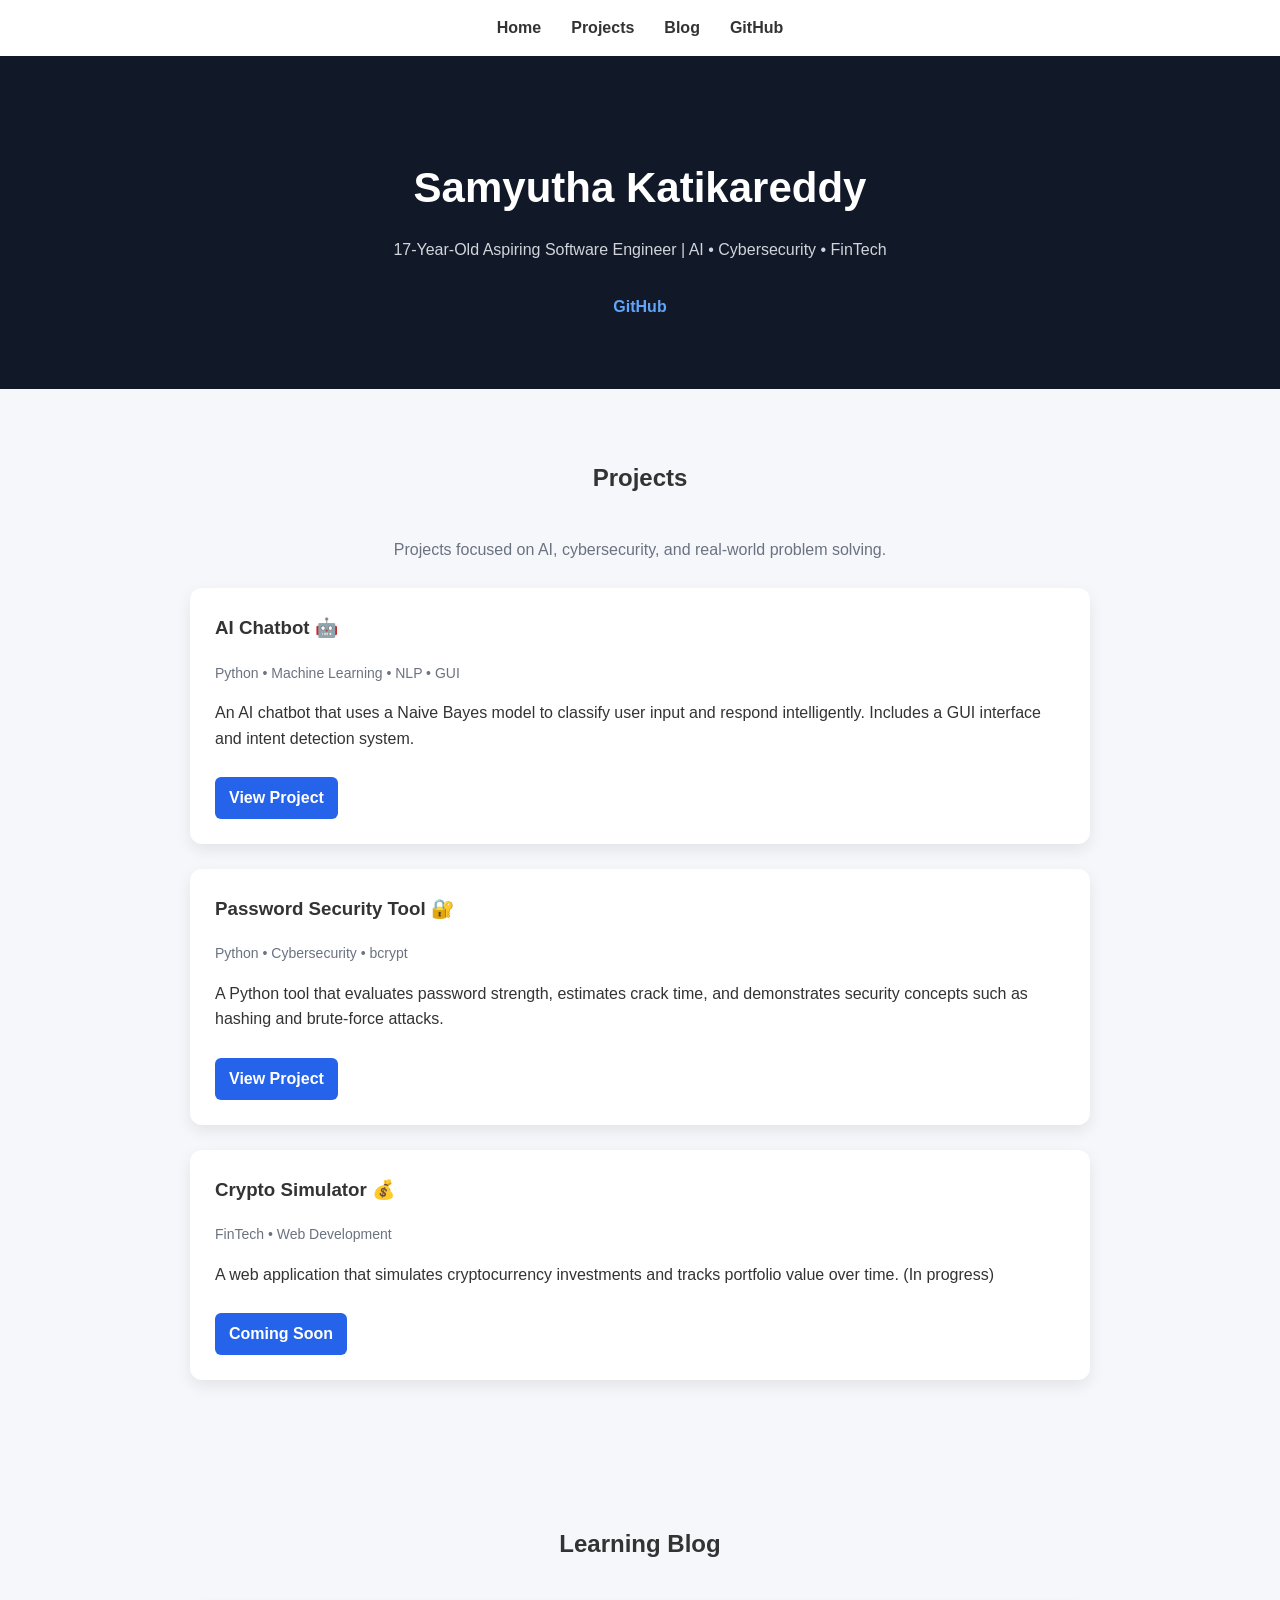
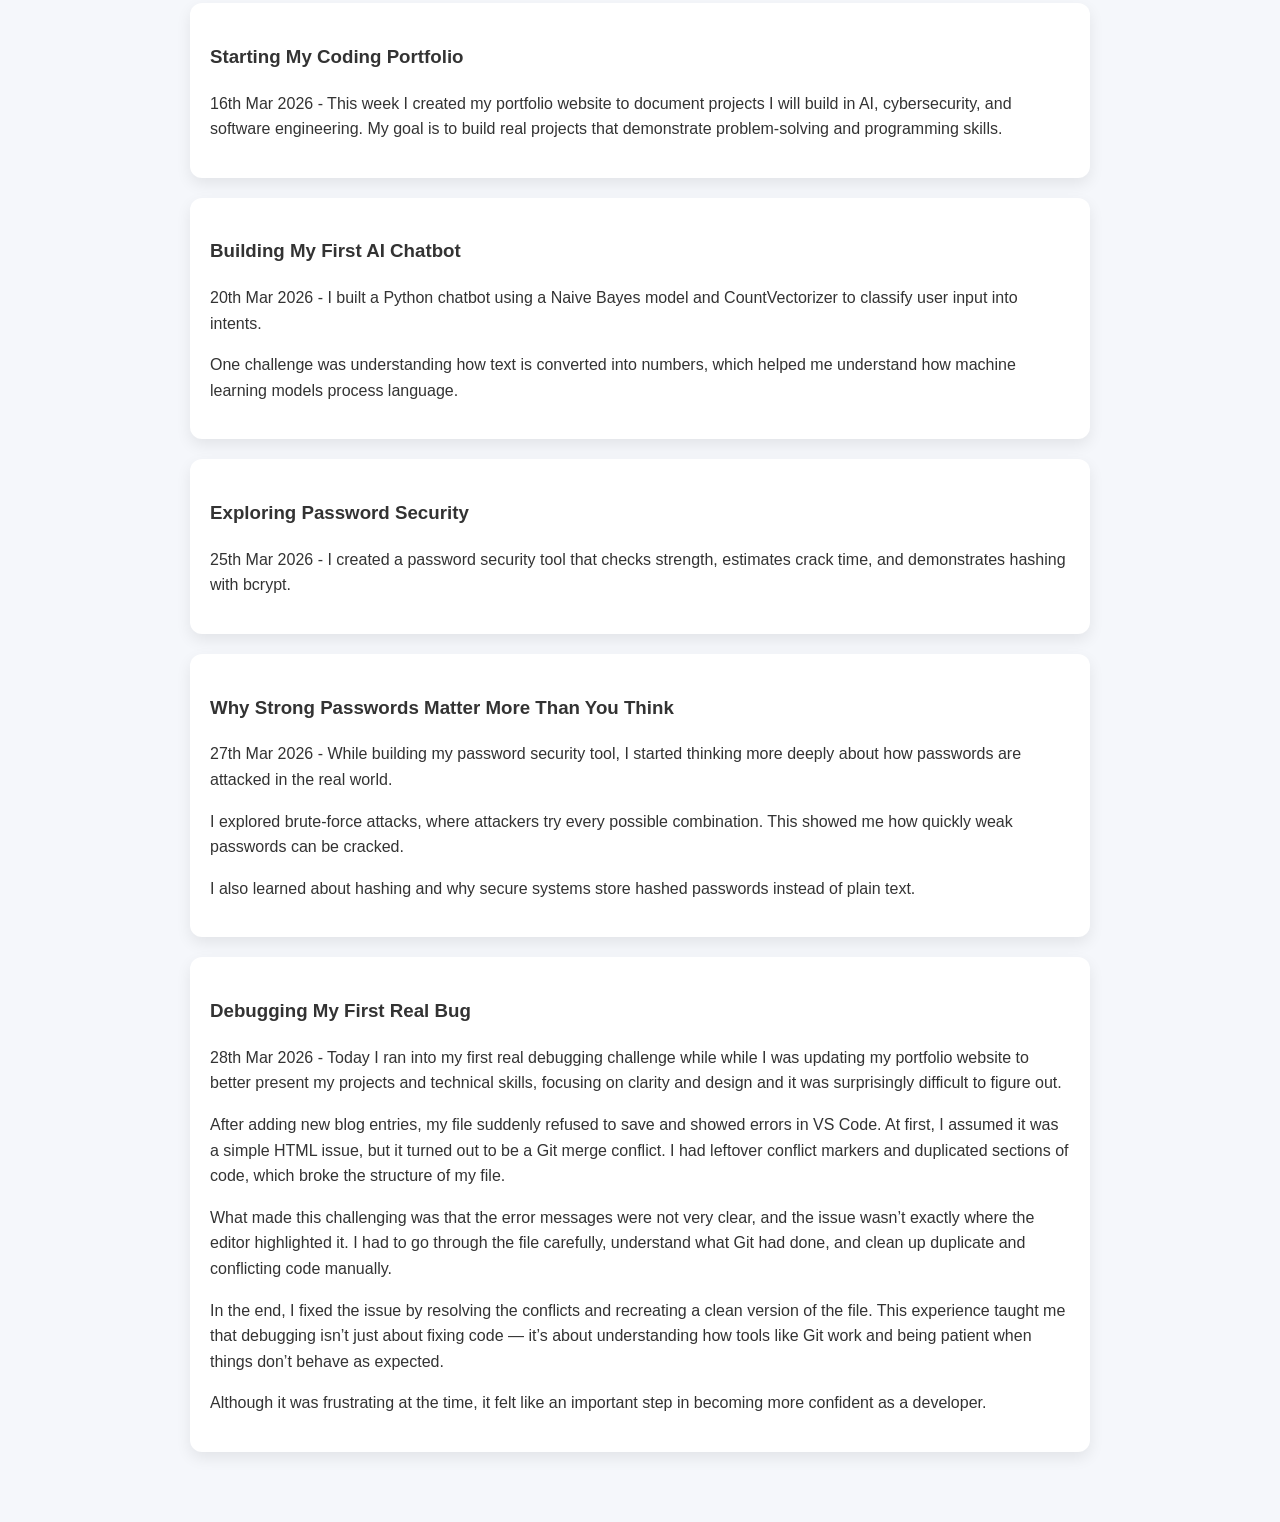
==== index.html @ f59d0a2e "Add blog post about debugging and merge conflicts" ====
<!DOCTYPE html>
<html lang="en">
<head>
  <meta charset="UTF-8">
  <title>Samyutha Katikareddy Portfolio</title>
  <link rel="stylesheet" href="style.css">
</head>
<body>

<nav>
  <a href="#">Home</a>
  <a href="#projects">Projects</a>
  <a href="#blog">Blog</a>
  <a href="https://github.com/samyuthak-projects">GitHub</a>
</nav>

<header>
  <h1>Samyutha Katikareddy</h1>
  <p>17-Year-Old Aspiring Software Engineer | AI • Cybersecurity • FinTech</p>
  <a href="https://github.com/samyuthak-projects">GitHub</a>
</header>

<section id="projects">
  <h2>Projects</h2>

  <p class="section-intro">
    Projects focused on AI, cybersecurity, and real-world problem solving.
  </p>

  <!-- AI Chatbot -->
  <div class="project">
    <h3>AI Chatbot 🤖</h3>

    <p class="tags">Python • Machine Learning • NLP • GUI</p>

    <p>
      An AI chatbot that uses a Naive Bayes model to classify user input and
      respond intelligently. Includes a GUI interface and intent detection system.
    </p>

    <a href="https://github.com/samyuthak-projects/ai-chatbot">
      View Project
    </a>
  </div>

  <!-- Password Security Tool -->
  <div class="project">
    <h3>Password Security Tool 🔐</h3>

    <p class="tags">Python • Cybersecurity • bcrypt</p>

    <p>
      A Python tool that evaluates password strength, estimates crack time,
      and demonstrates security concepts such as hashing and brute-force attacks.
    </p>

    <a href="https://github.com/samyuthak-projects/password-security-tool">
      View Project
    </a>
  </div>

  <!-- Crypto Simulator (Coming Soon or Update Later) -->
  <div class="project">
    <h3>Crypto Simulator 💰</h3>

    <p class="tags">FinTech • Web Development</p>

    <p>
      A web application that simulates cryptocurrency investments and tracks portfolio value over time.
      (In progress)
    </p>

    <a href="#">Coming Soon</a>
  </div>

</section>

<section id="blog">
  <h2>Learning Blog</h2>

  <article>
    <h3>Starting My Coding Portfolio</h3>
    <p>
      16th Mar 2026 - This week I created my portfolio website to document projects I will build in AI, cybersecurity, and software engineering. My goal is to build real projects that demonstrate problem-solving and programming skills.
    </p>
  </article>

  <article>
    <h3>Building My First AI Chatbot</h3>
    <p>
      20th Mar 2026 - I built a Python chatbot using a Naive Bayes model and CountVectorizer to classify user input into intents.
    </p>
    <p>
      One challenge was understanding how text is converted into numbers, which helped me understand how machine learning models process language.
    </p>
  </article>

  <article>
    <h3>Exploring Password Security</h3>
    <p>
      25th Mar 2026 - I created a password security tool that checks strength, estimates crack time, and demonstrates hashing with bcrypt.
    </p>
  </article>

  <article>
    <h3>Why Strong Passwords Matter More Than You Think</h3>
    <p>
      27th Mar 2026 - While building my password security tool, I started thinking more deeply about how passwords are attacked in the real world.
    </p>
    <p>
      I explored brute-force attacks, where attackers try every possible combination. This showed me how quickly weak passwords can be cracked.
    </p>
    <p>
      I also learned about hashing and why secure systems store hashed passwords instead of plain text.
    </p>
  </article>

  <article>
    <h3>Debugging My First Real Bug</h3>
    <p>
      28th Mar 2026 - Today I ran into my first real debugging challenge while while I was updating my portfolio website to better present my projects and technical skills, focusing on clarity and design and it was surprisingly difficult to figure out.
    </p>
    <p>
      After adding new blog entries, my file suddenly refused to save and showed errors in VS Code. At first, I assumed it was a simple HTML issue, but it turned out to be a Git merge conflict. I had leftover conflict markers and duplicated sections of code, which broke the structure of my file.
    </p>
    <p>
      What made this challenging was that the error messages were not very clear, and the issue wasn’t exactly where the editor highlighted it. I had to go through the file carefully, understand what Git had done, and clean up duplicate and conflicting code manually.
    </p>
    <p>
      In the end, I fixed the issue by resolving the conflicts and recreating a clean version of the file. This experience taught me that debugging isn’t just about fixing code — it’s about understanding how tools like Git work and being patient when things don’t behave as expected.
    </p>
    <p>
      Although it was frustrating at the time, it felt like an important step in becoming more confident as a developer.
    </p>
  </article>

</section>

</body>
</html>
---- style.css ----
body {
  margin: 0;
  font-family: Arial, Helvetica, sans-serif;
  background: #f5f7fb;
  color: #333;
  line-height: 1.6;
}

/* NAV */

nav {
  background: white;
  padding: 15px;
  display: flex;
  justify-content: center;
  gap: 30px;
  box-shadow: 0 2px 8px rgba(0,0,0,0.05);
}

nav a {
  text-decoration: none;
  color: #333;
  font-weight: 600;
}

nav a:hover {
  color: #2563eb;
}

/* HEADER */

header {
  background: #111827;
  color: white;
  text-align: center;
  padding: 70px 20px;
}

header h1 {
  font-size: 42px;
  margin-bottom: 10px;
}

header p {
  color: #d1d5db;
}

header a {
  display: inline-block;
  margin-top: 15px;
  color: #60a5fa;
  text-decoration: none;
  font-weight: bold;
}

header a:hover {
  text-decoration: underline;
}

/* SECTIONS */

section {
  max-width: 900px;
  margin: auto;
  padding: 50px 20px;
}

h2 {
  text-align: center;
  margin-bottom: 40px;
}

.section-intro {
  text-align: center;
  color: #6b7280;
  margin-bottom: 25px;
}

/* PROJECT CARDS */

.project {
  background: white;
  padding: 25px;
  margin-bottom: 25px;
  border-radius: 12px;
  box-shadow: 0 6px 15px rgba(0,0,0,0.08);
  transition: transform 0.2s ease;
}

.project:hover {
  transform: translateY(-5px);
}

.project h3 {
  margin-top: 0;
}

.tags {
  font-size: 14px;
  color: #6b7280;
  margin-bottom: 10px;
}

.project a {
  display: inline-block;
  margin-top: 10px;
  color: white;
  background: #2563eb;
  padding: 8px 14px;
  border-radius: 6px;
  text-decoration: none;
  font-weight: bold;
  transition: background 0.2s ease;
}

.project a:hover {
  background: #1e40af;
}

/* BLOG */

article {
  background: white;
  padding: 20px;
  border-radius: 12px;
  box-shadow: 0 6px 15px rgba(0,0,0,0.08);
  margin-bottom: 20px;
}

/* SMOOTH SCROLL */

html {
  scroll-behavior: smooth;
}
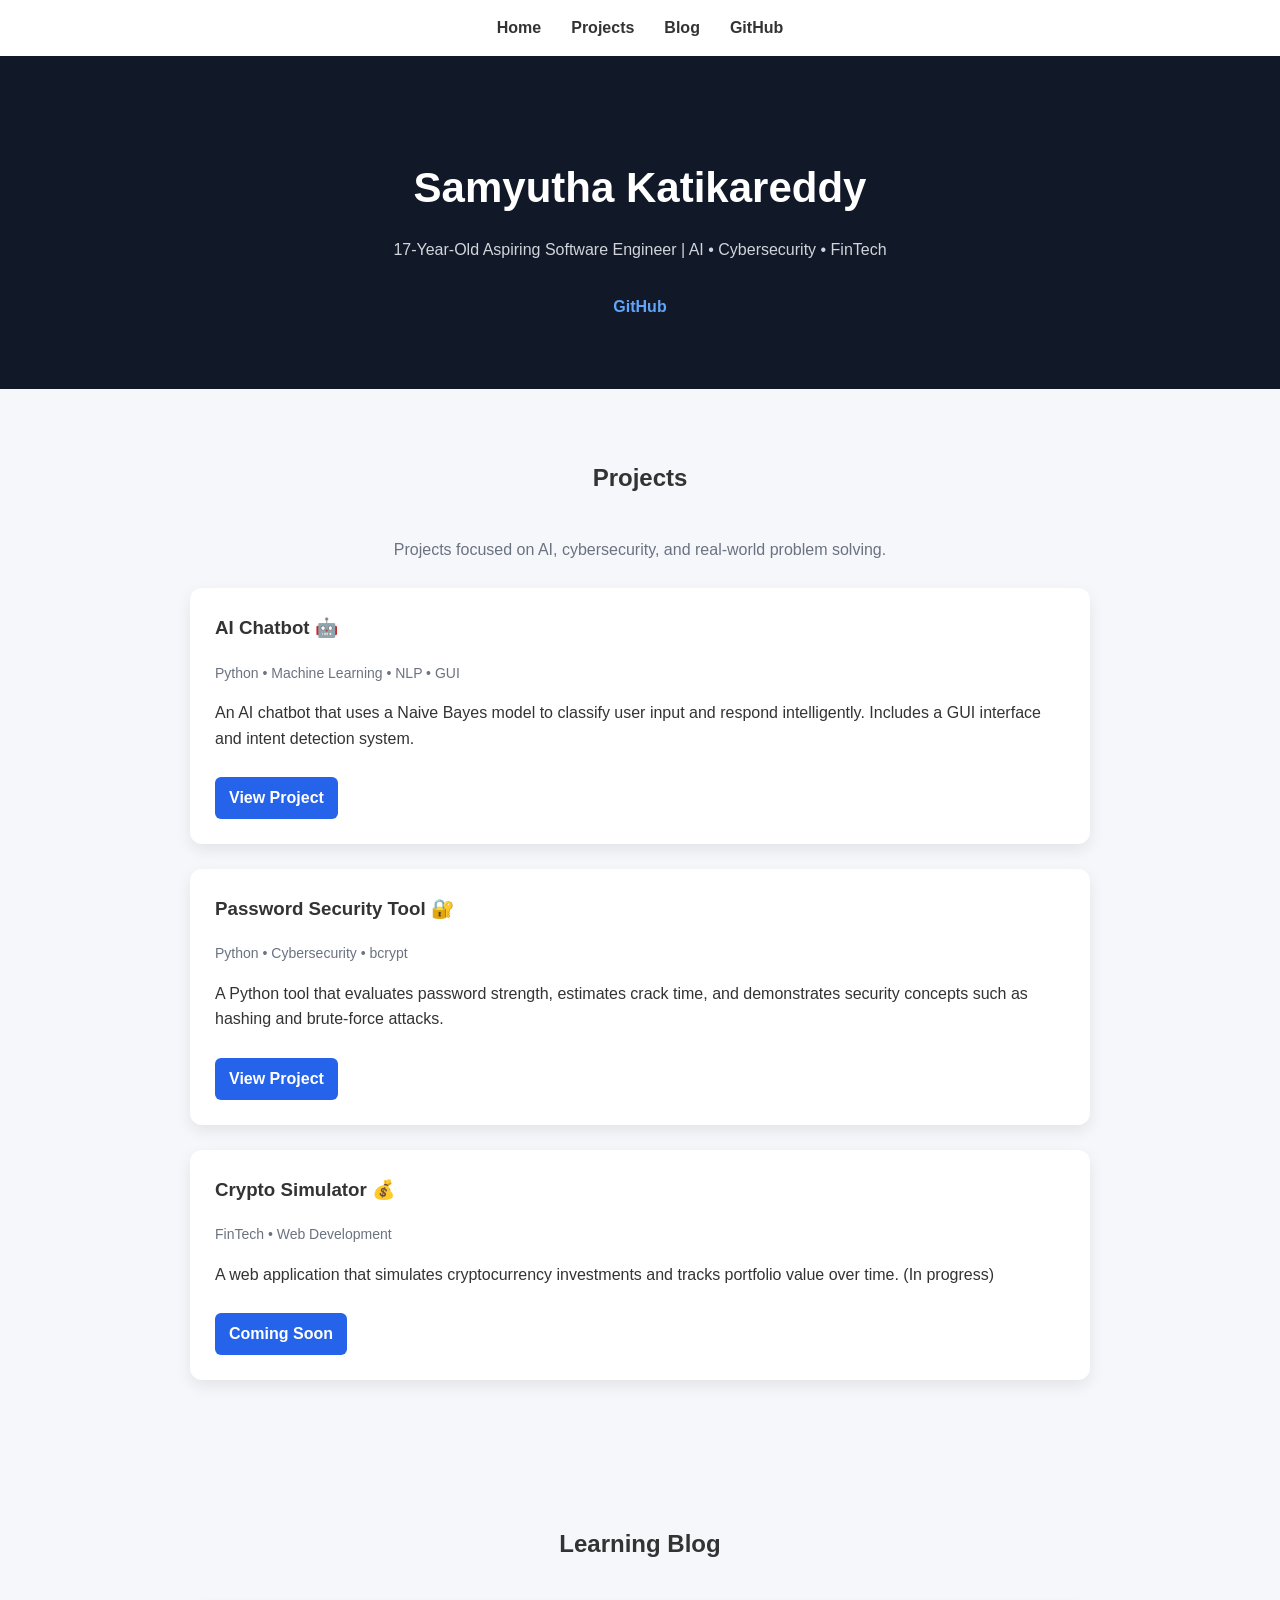
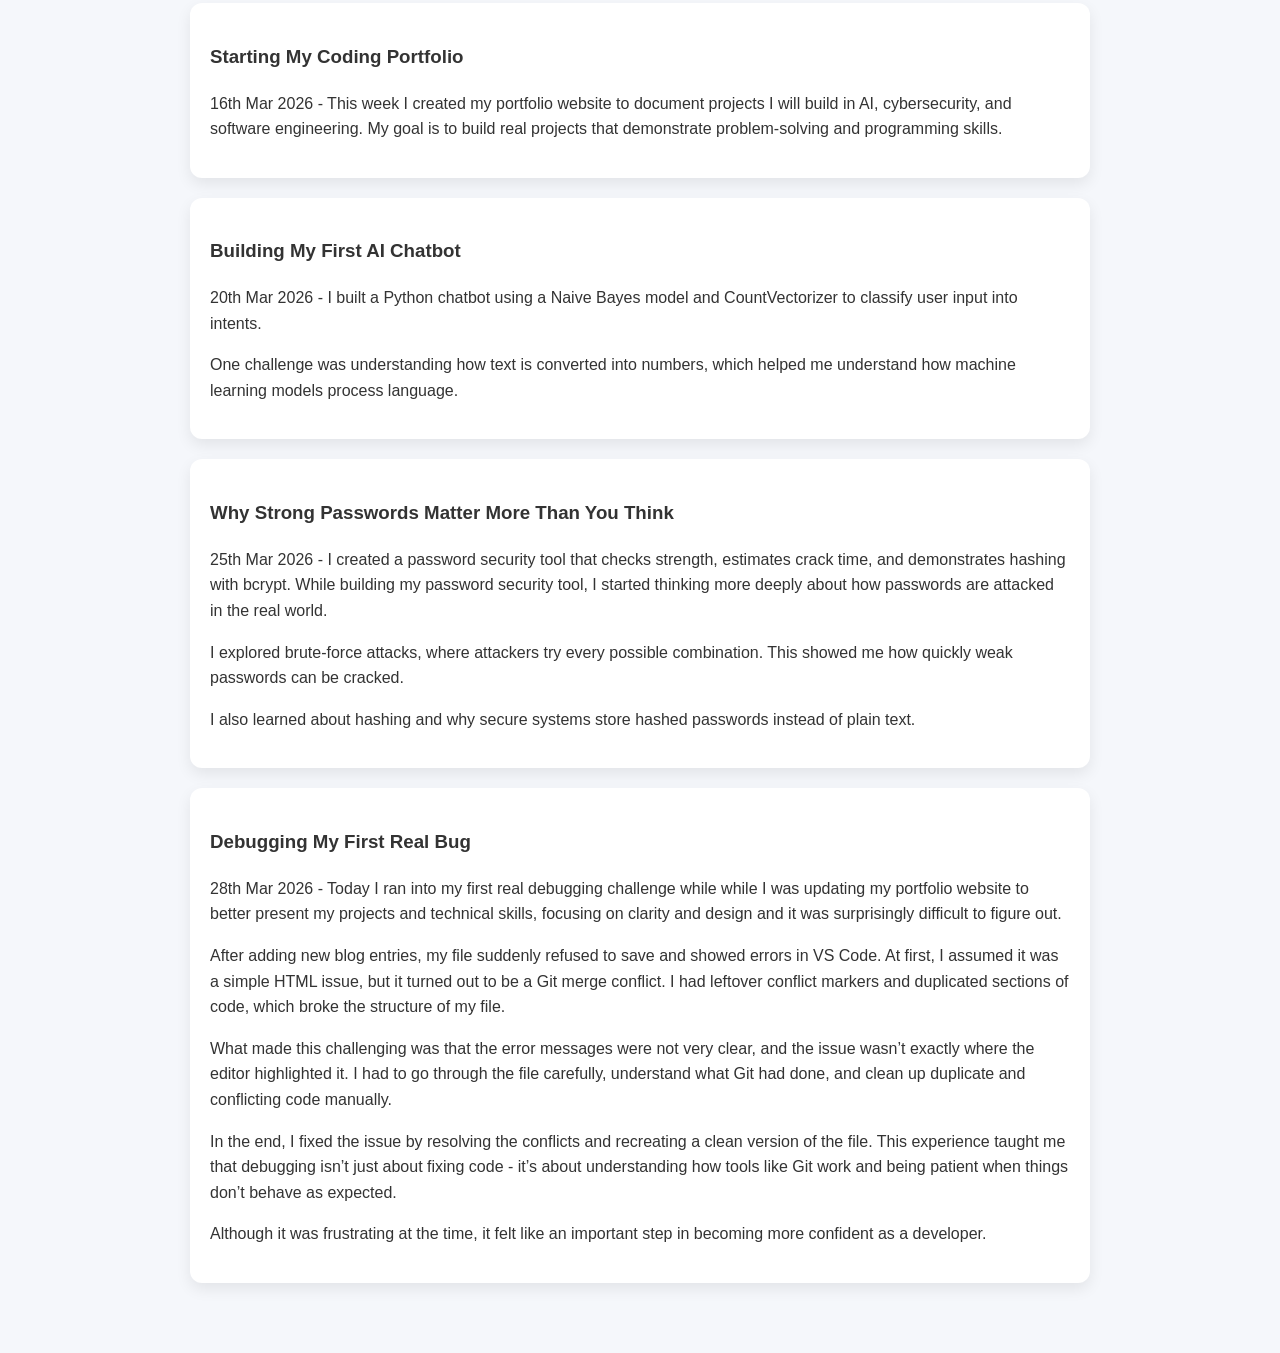
==== commit b17ee026: "Combine blog posts about cybersecurity tool" ====
--- a/index.html
+++ b/index.html
@@ -95,17 +95,12 @@
     </p>
   </article>
 
-  <article>
-    <h3>Exploring Password Security</h3>
-    <p>
-      25th Mar 2026 - I created a password security tool that checks strength, estimates crack time, and demonstrates hashing with bcrypt.
-    </p>
-  </article>
+
 
   <article>
     <h3>Why Strong Passwords Matter More Than You Think</h3>
     <p>
-      27th Mar 2026 - While building my password security tool, I started thinking more deeply about how passwords are attacked in the real world.
+      25th Mar 2026 - I created a password security tool that checks strength, estimates crack time, and demonstrates hashing with bcrypt. While building my password security tool, I started thinking more deeply about how passwords are attacked in the real world.
     </p>
     <p>
       I explored brute-force attacks, where attackers try every possible combination. This showed me how quickly weak passwords can be cracked.
@@ -127,7 +122,7 @@
       What made this challenging was that the error messages were not very clear, and the issue wasn’t exactly where the editor highlighted it. I had to go through the file carefully, understand what Git had done, and clean up duplicate and conflicting code manually.
     </p>
     <p>
-      In the end, I fixed the issue by resolving the conflicts and recreating a clean version of the file. This experience taught me that debugging isn’t just about fixing code — it’s about understanding how tools like Git work and being patient when things don’t behave as expected.
+      In the end, I fixed the issue by resolving the conflicts and recreating a clean version of the file. This experience taught me that debugging isn’t just about fixing code - it’s about understanding how tools like Git work and being patient when things don’t behave as expected.
     </p>
     <p>
       Although it was frustrating at the time, it felt like an important step in becoming more confident as a developer.
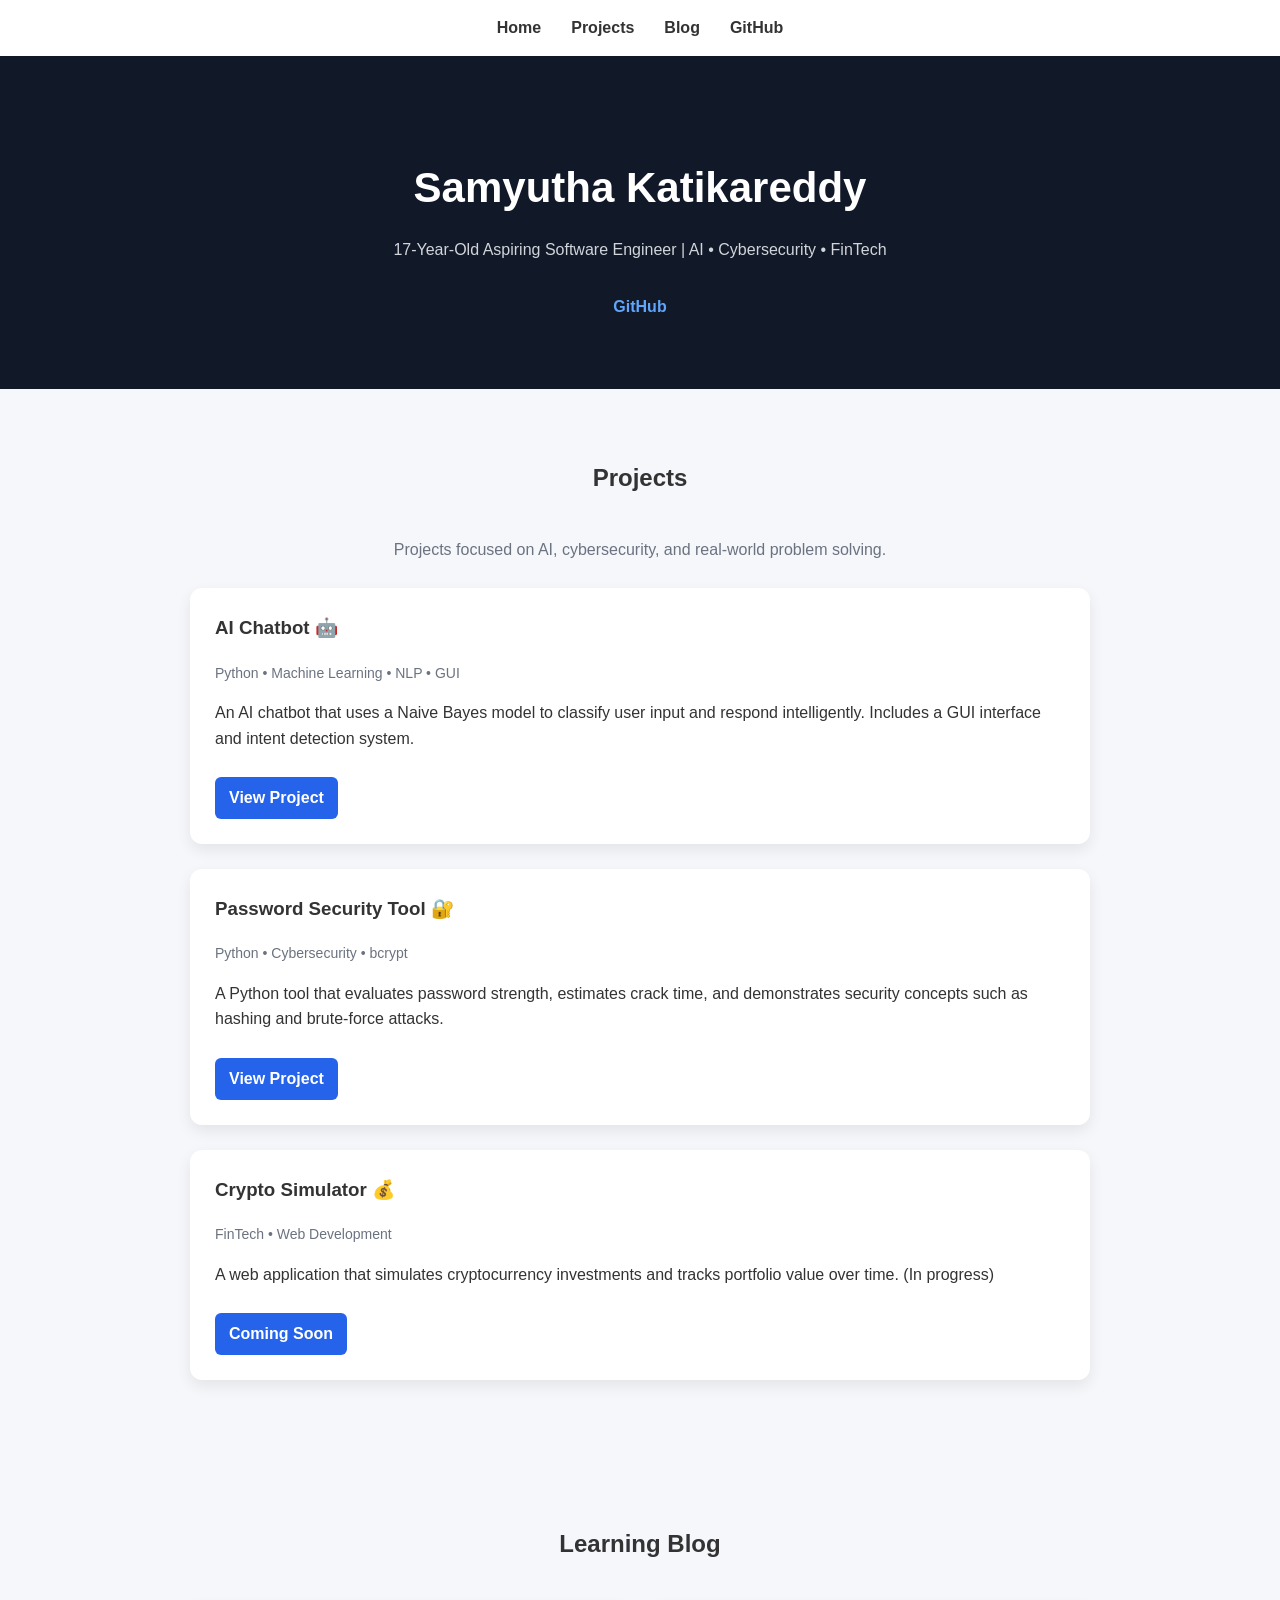
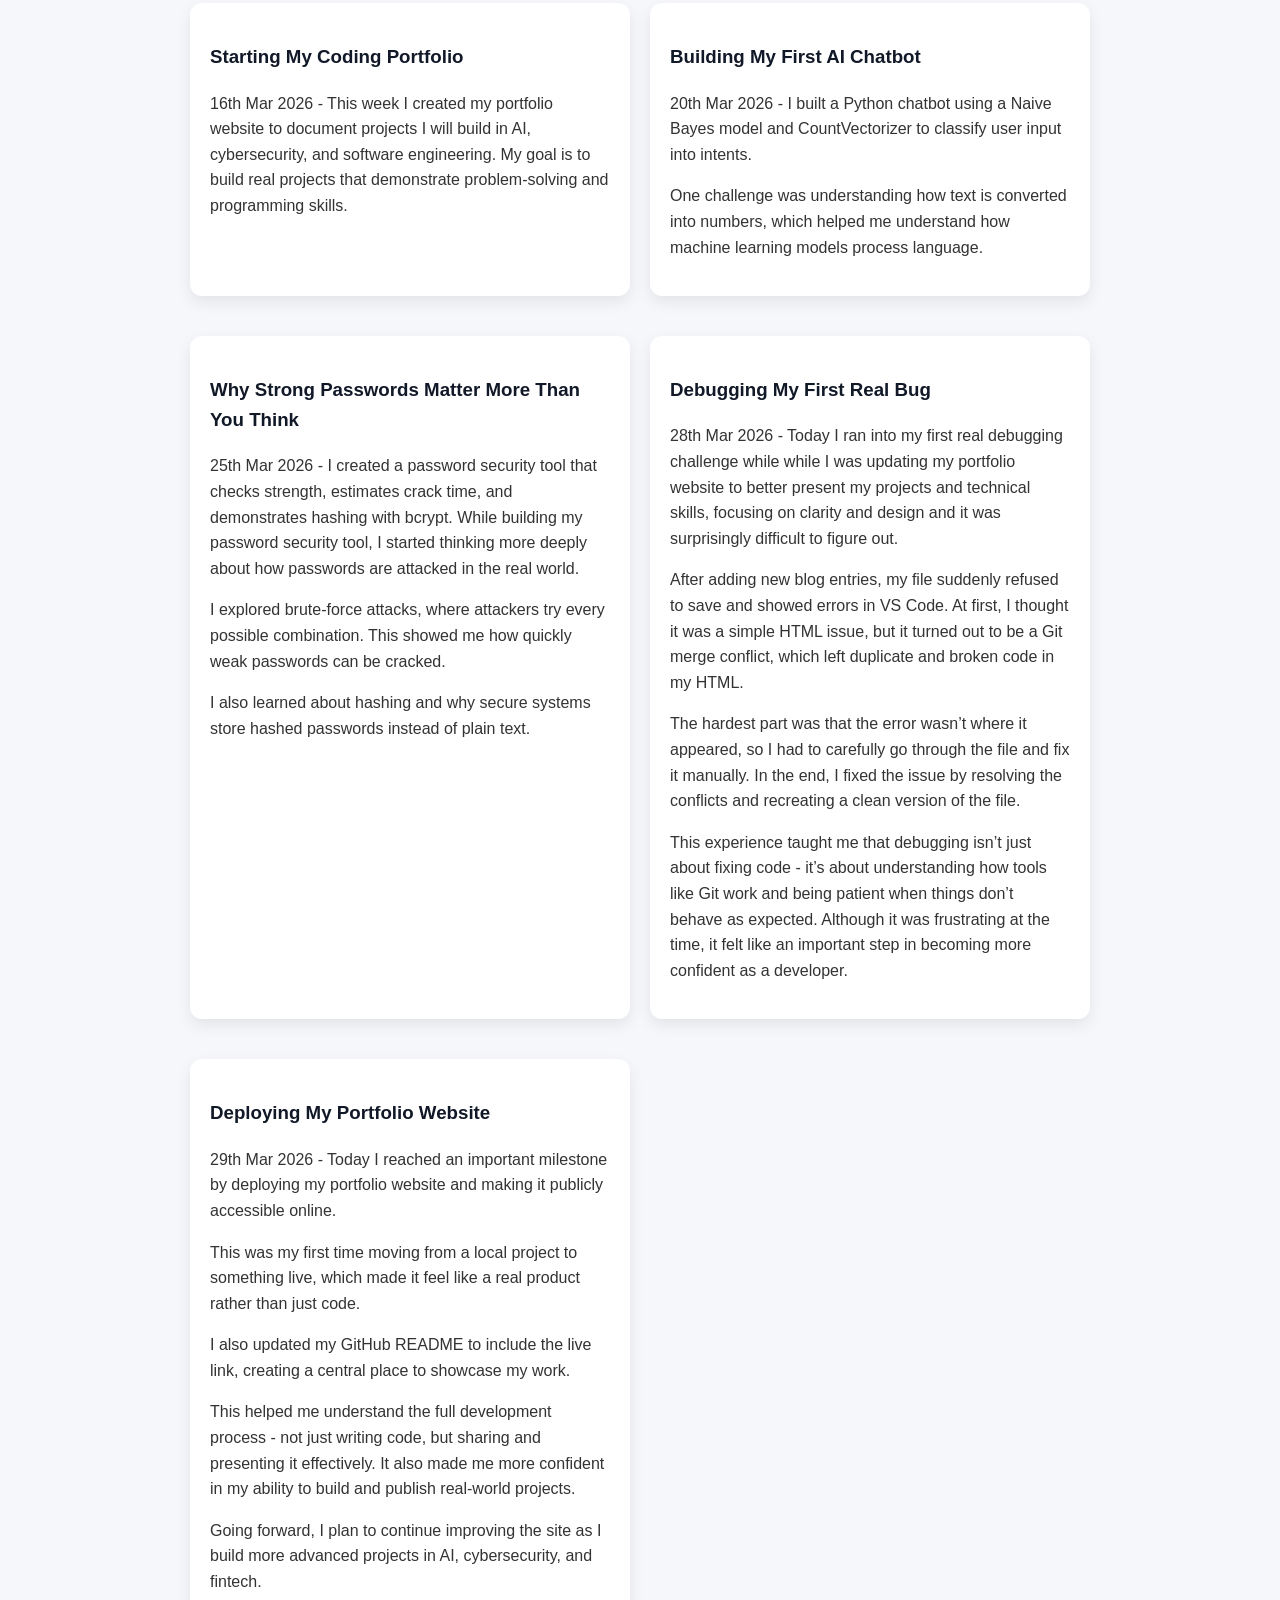
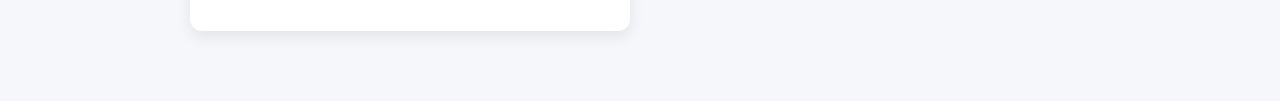
==== commit e0c441b3: "Add blog post about deploying portfolio website and shorten entry for clarity" ====
--- a/index.html
+++ b/index.html
@@ -78,6 +78,7 @@
 <section id="blog">
   <h2>Learning Blog</h2>
 
+  <div class="blog-container"> 
   <article>
     <h3>Starting My Coding Portfolio</h3>
     <p>
@@ -116,19 +117,36 @@
       28th Mar 2026 - Today I ran into my first real debugging challenge while while I was updating my portfolio website to better present my projects and technical skills, focusing on clarity and design and it was surprisingly difficult to figure out.
     </p>
     <p>
-      After adding new blog entries, my file suddenly refused to save and showed errors in VS Code. At first, I assumed it was a simple HTML issue, but it turned out to be a Git merge conflict. I had leftover conflict markers and duplicated sections of code, which broke the structure of my file.
+      After adding new blog entries, my file suddenly refused to save and showed errors in VS Code. At first, I thought it was a simple HTML issue, but it turned out to be a Git merge conflict, which left duplicate and broken code in my HTML.
     </p>
     <p>
-      What made this challenging was that the error messages were not very clear, and the issue wasn’t exactly where the editor highlighted it. I had to go through the file carefully, understand what Git had done, and clean up duplicate and conflicting code manually.
+      The hardest part was that the error wasn’t where it appeared, so I had to carefully go through the file and fix it manually. In the end, I fixed the issue by resolving the conflicts and recreating a clean version of the file.
     </p>
     <p>
-      In the end, I fixed the issue by resolving the conflicts and recreating a clean version of the file. This experience taught me that debugging isn’t just about fixing code - it’s about understanding how tools like Git work and being patient when things don’t behave as expected.
-    </p>
-    <p>
-      Although it was frustrating at the time, it felt like an important step in becoming more confident as a developer.
+      This experience taught me that debugging isn’t just about fixing code - it’s about understanding how tools like Git work and being patient when things don’t behave as expected. Although it was frustrating at the time, it felt like an important step in becoming more confident as a developer.
     </p>
   </article>
 
+  <article>
+    <h3>Deploying My Portfolio Website</h3>
+    <p>
+      29th Mar 2026 - Today I reached an important milestone by deploying my portfolio website and making it publicly accessible online.
+    </p>
+    <p>
+      This was my first time moving from a local project to something live, which made it feel like a real product rather than just code.
+    </p>
+    <p>
+      I also updated my GitHub README to include the live link, creating a central place to showcase my work.
+    </p>
+    <p>
+      This helped me understand the full development process - not just writing code, but sharing and presenting it effectively. It also made me more confident in my ability to build and publish real-world projects.
+    </p>
+    <p>
+      Going forward, I plan to continue improving the site as I build more advanced projects in AI, cybersecurity, and fintech.
+    </p>
+  </article>
+
+  </div>
 </section>
 
 </body>
--- a/style.css
+++ b/style.css
@@ -119,12 +119,27 @@
 
 /* BLOG */
 
+.blog-container {
+  display: grid;
+  grid-template-columns: repeat(auto-fit, minmax(300px, 1fr));
+  gap: 20px;
+}
+
 article {
   background: white;
   padding: 20px;
   border-radius: 12px;
   box-shadow: 0 6px 15px rgba(0,0,0,0.08);
   margin-bottom: 20px;
+  transition: transform 0.2s ease;
+}
+
+article:hover {
+  transform: translateY(-5px);
+}
+
+article h3 {
+  color: #111827;
 }
 
 /* SMOOTH SCROLL */
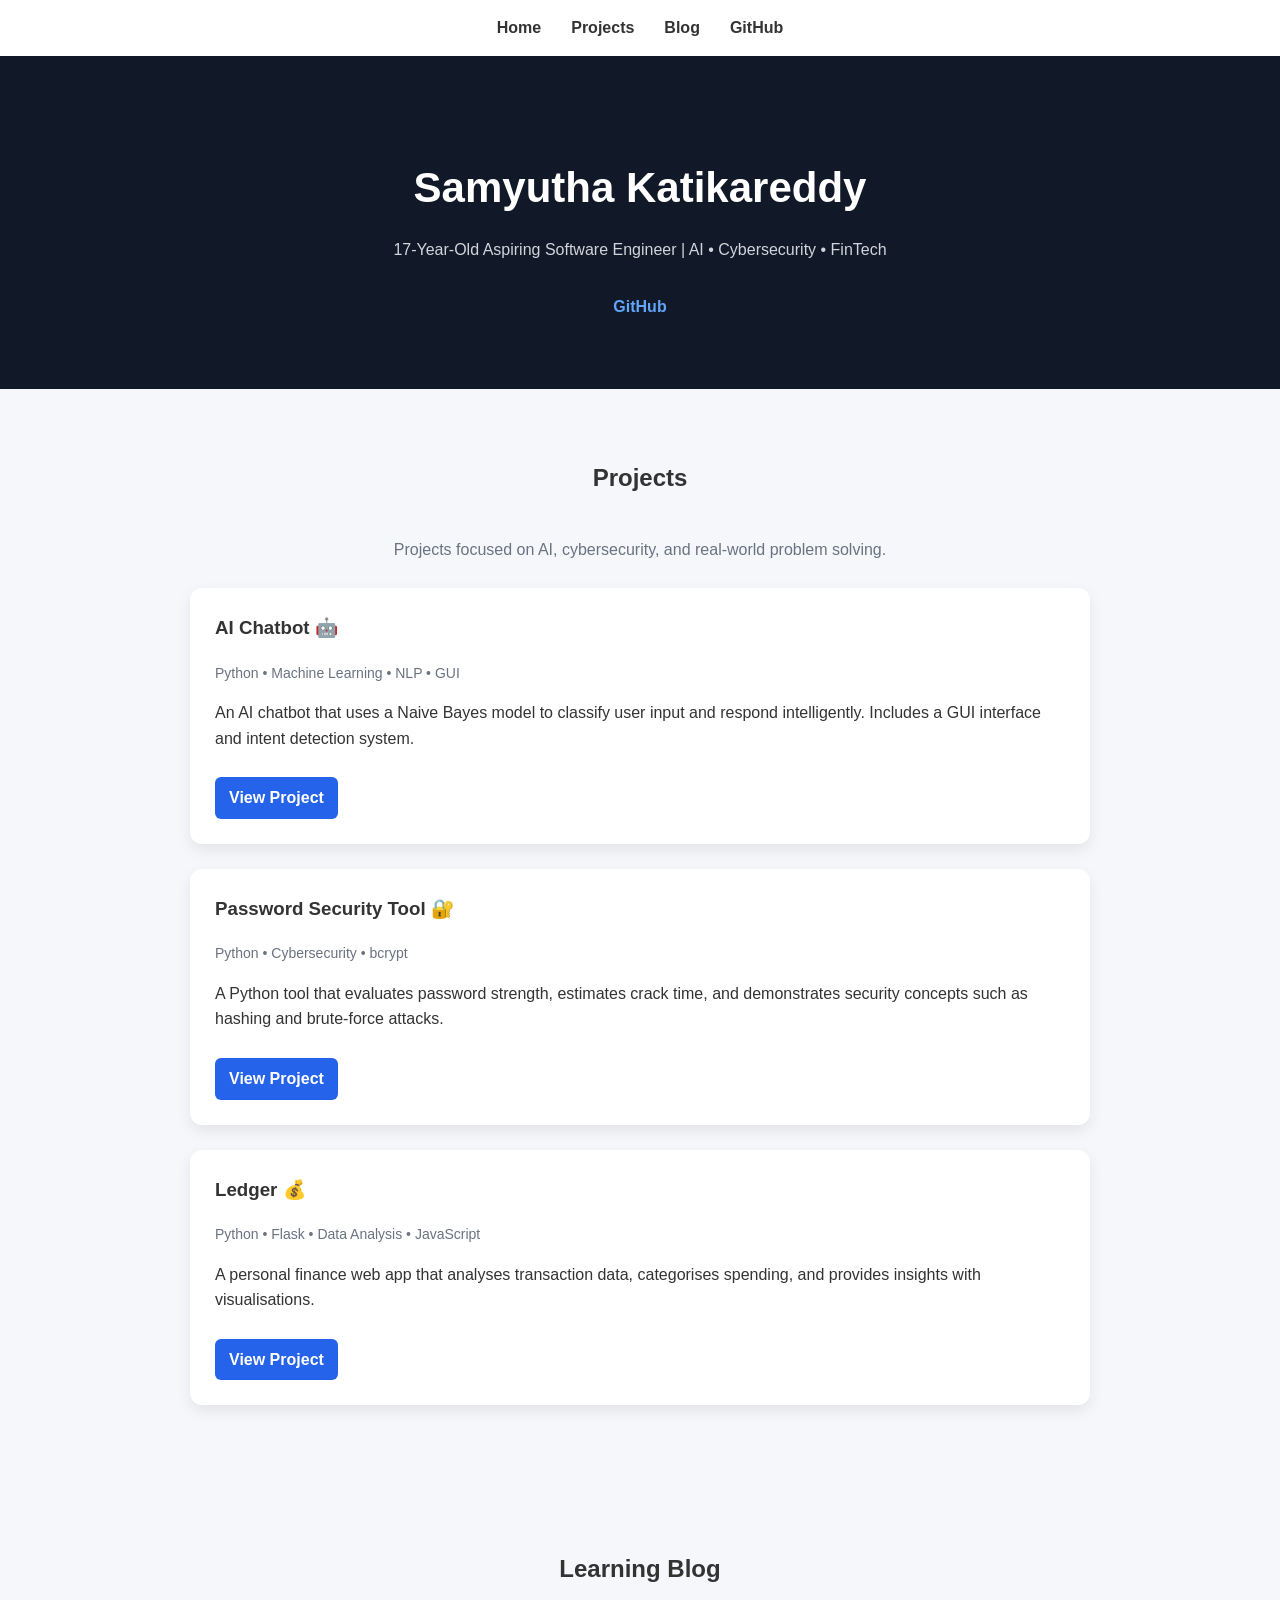
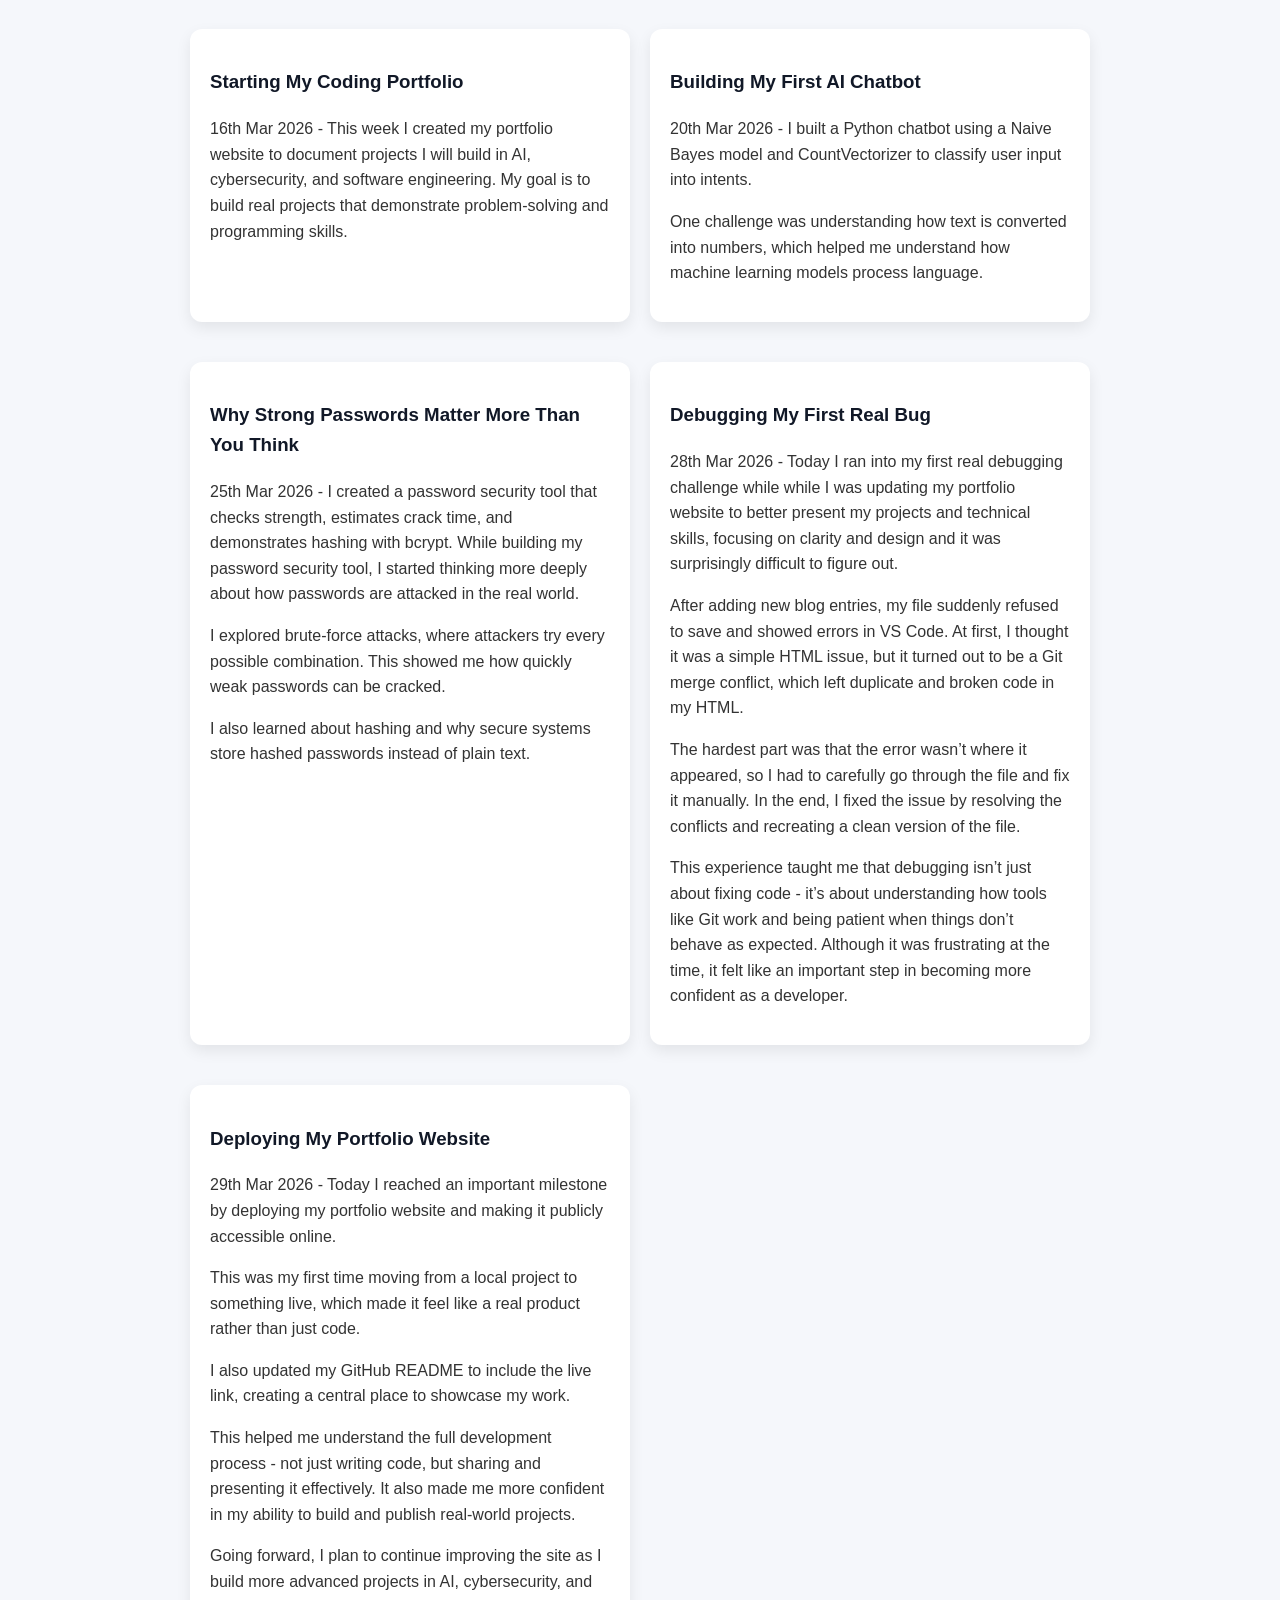
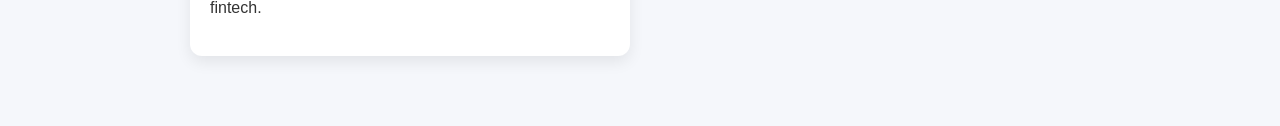
==== commit 5be707d2: "Add Ledger into projects section" ====
--- a/index.html
+++ b/index.html
@@ -59,18 +59,20 @@
     </a>
   </div>
 
-  <!-- Crypto Simulator (Coming Soon or Update Later) -->
+  <!-- Ledger (Personal Finance Web App) -->
   <div class="project">
-    <h3>Crypto Simulator 💰</h3>
+    <h3>Ledger 💰</h3>
 
-    <p class="tags">FinTech • Web Development</p>
+    <p class="tags">Python • Flask • Data Analysis • JavaScript</p>
 
     <p>
-      A web application that simulates cryptocurrency investments and tracks portfolio value over time.
-      (In progress)
+    A personal finance web app that analyses transaction data, categorises spending,
+    and provides insights with visualisations.
     </p>
 
-    <a href="#">Coming Soon</a>
+    <a href="https://github.com/samyuthak-projects/ledger">
+      View Project
+    </a>
   </div>
 
 </section>
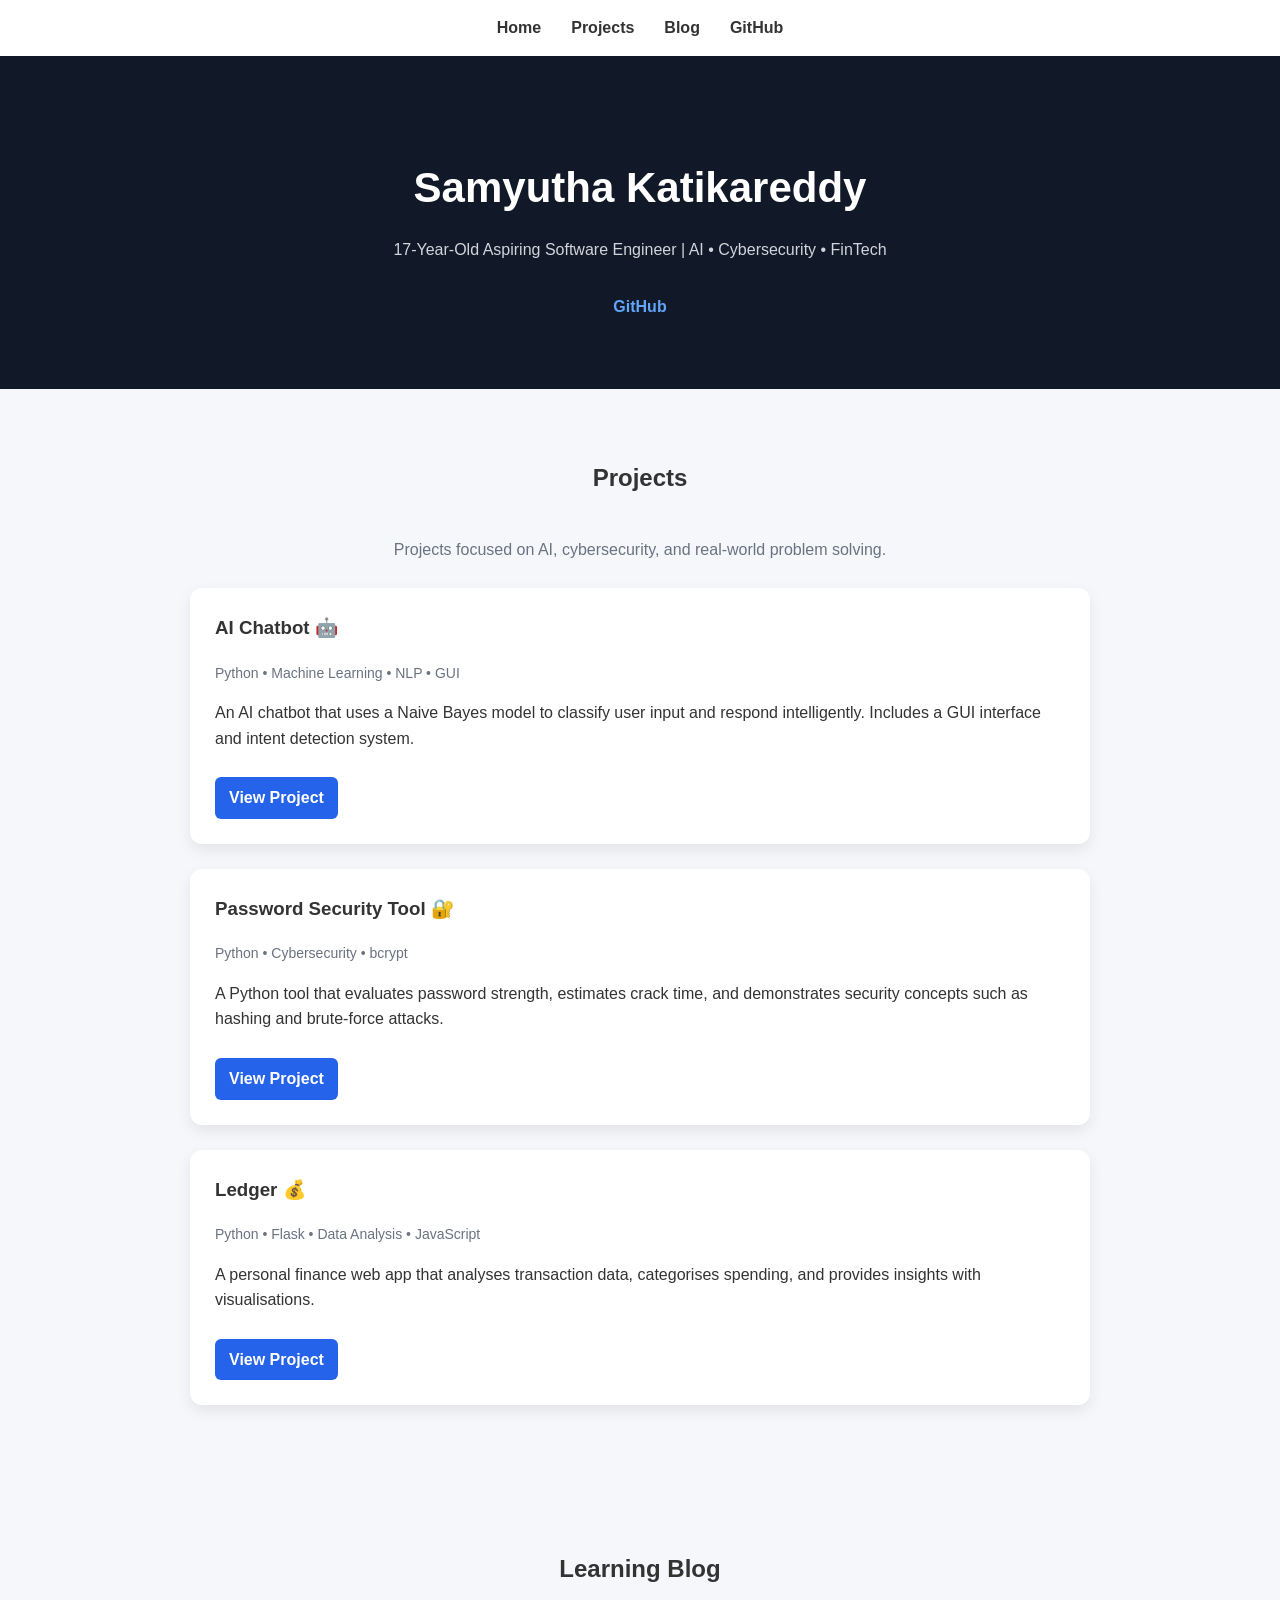
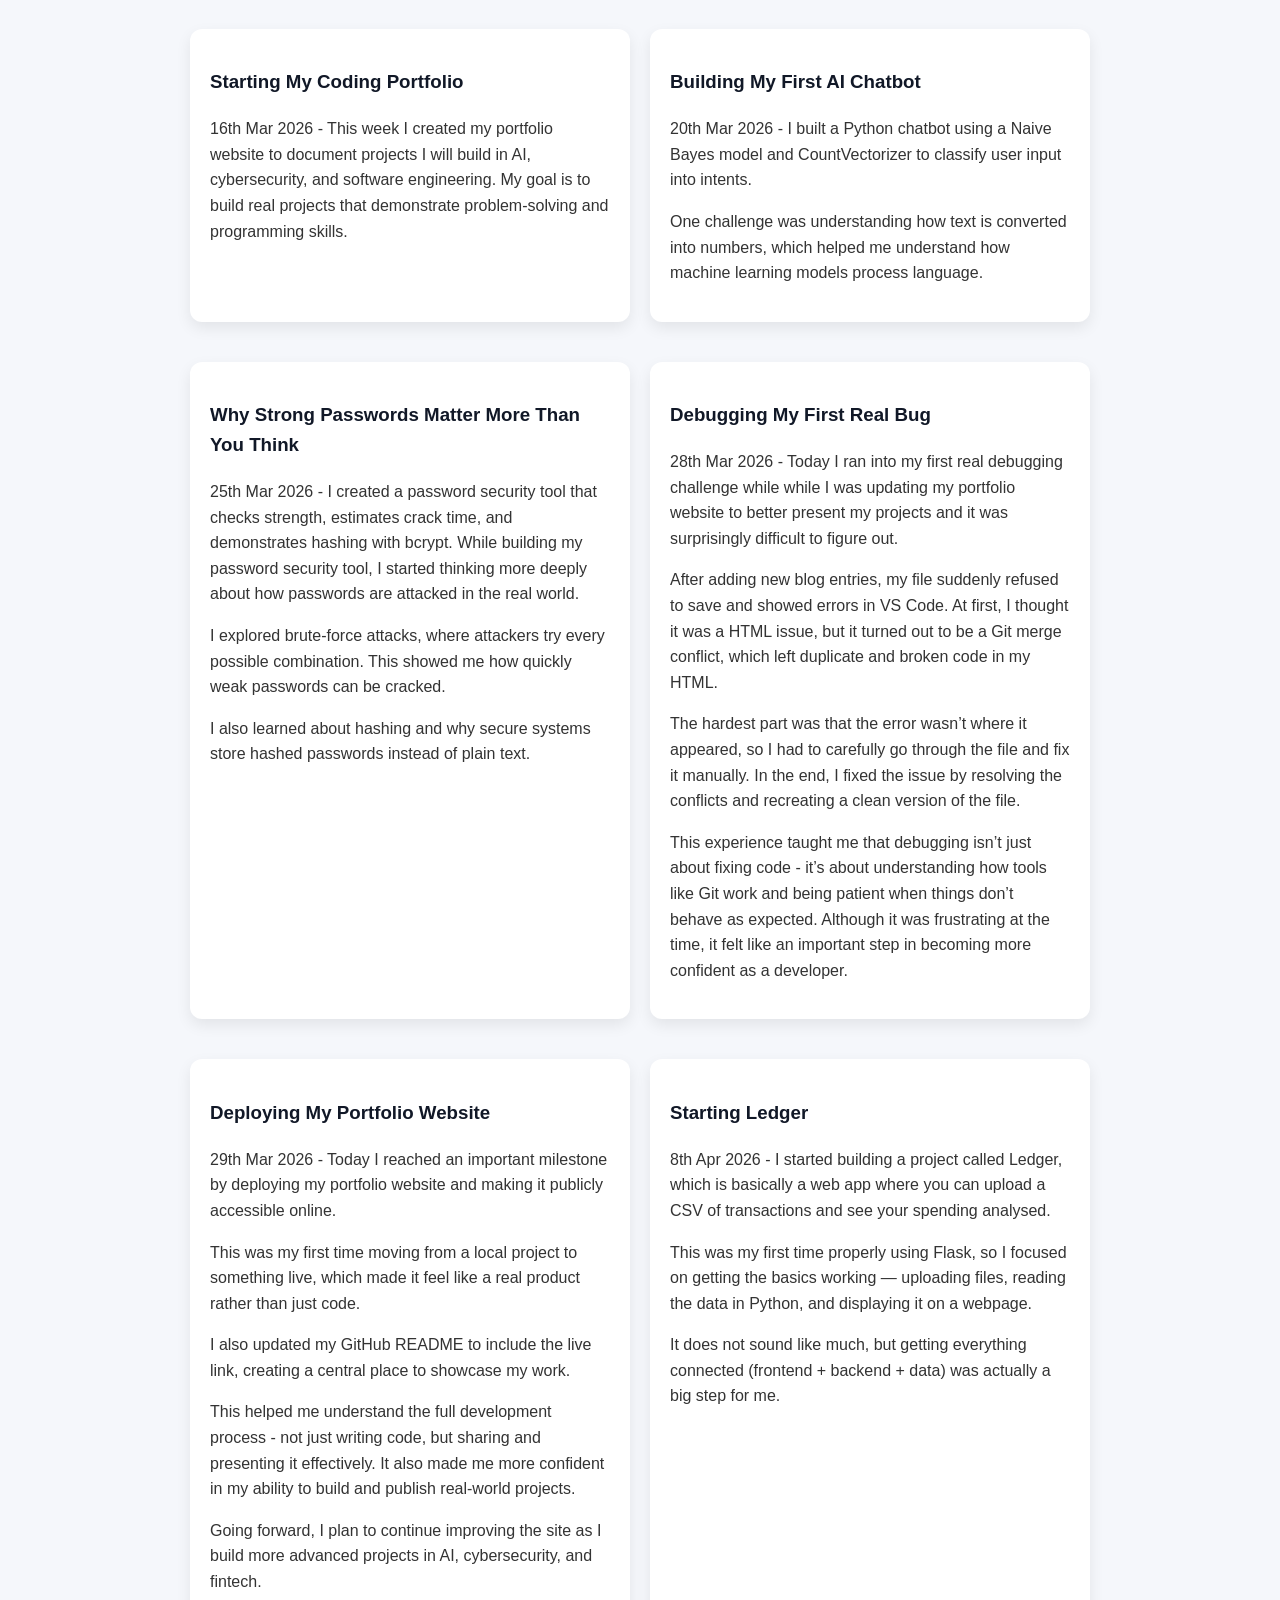
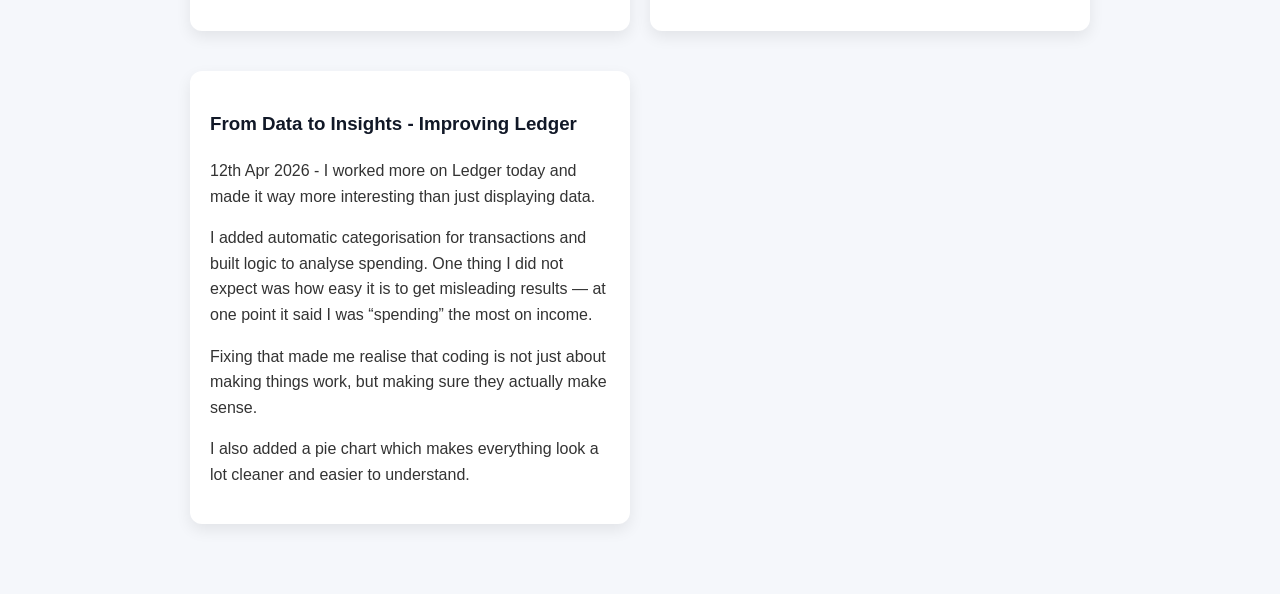
==== commit 746d28a1: "Add two blog entries about Ledger" ====
--- a/index.html
+++ b/index.html
@@ -116,10 +116,10 @@
   <article>
     <h3>Debugging My First Real Bug</h3>
     <p>
-      28th Mar 2026 - Today I ran into my first real debugging challenge while while I was updating my portfolio website to better present my projects and technical skills, focusing on clarity and design and it was surprisingly difficult to figure out.
+      28th Mar 2026 - Today I ran into my first real debugging challenge while while I was updating my portfolio website to better present my projects and it was surprisingly difficult to figure out.
     </p>
     <p>
-      After adding new blog entries, my file suddenly refused to save and showed errors in VS Code. At first, I thought it was a simple HTML issue, but it turned out to be a Git merge conflict, which left duplicate and broken code in my HTML.
+      After adding new blog entries, my file suddenly refused to save and showed errors in VS Code. At first, I thought it was a HTML issue, but it turned out to be a Git merge conflict, which left duplicate and broken code in my HTML.
     </p>
     <p>
       The hardest part was that the error wasn’t where it appeared, so I had to carefully go through the file and fix it manually. In the end, I fixed the issue by resolving the conflicts and recreating a clean version of the file.
@@ -148,6 +148,35 @@
     </p>
   </article>
 
+  <article>
+    <h3>Starting Ledger</h3>
+    <p>
+      8th Apr 2026 - I started building a project called Ledger, which is basically a web app where you can upload a CSV of transactions and see your spending analysed.
+    </p>
+    <p>
+      This was my first time properly using Flask, so I focused on getting the basics working — uploading files, reading the data in Python, and displaying it on a webpage.
+    </p>
+    <p>
+      It does not sound like much, but getting everything connected (frontend + backend + data) was actually a big step for me.
+    </p>
+  </article>
+
+  <article>
+    <h3>From Data to Insights - Improving Ledger</h3>
+    <p>
+      12th Apr 2026 - I worked more on Ledger today and made it way more interesting than just displaying data.
+    </p>
+    <p>
+      I added automatic categorisation for transactions and built logic to analyse spending. One thing I did not expect was how easy it is to get misleading results — at one point it said I was “spending” the most on income.
+    </p>
+    <p>
+      Fixing that made me realise that coding is not just about making things work, but making sure they actually make sense.
+    </p>
+    <p>
+      I also added a pie chart which makes everything look a lot cleaner and easier to understand.
+    </p>
+  </article>
+
   </div>
 </section>
 
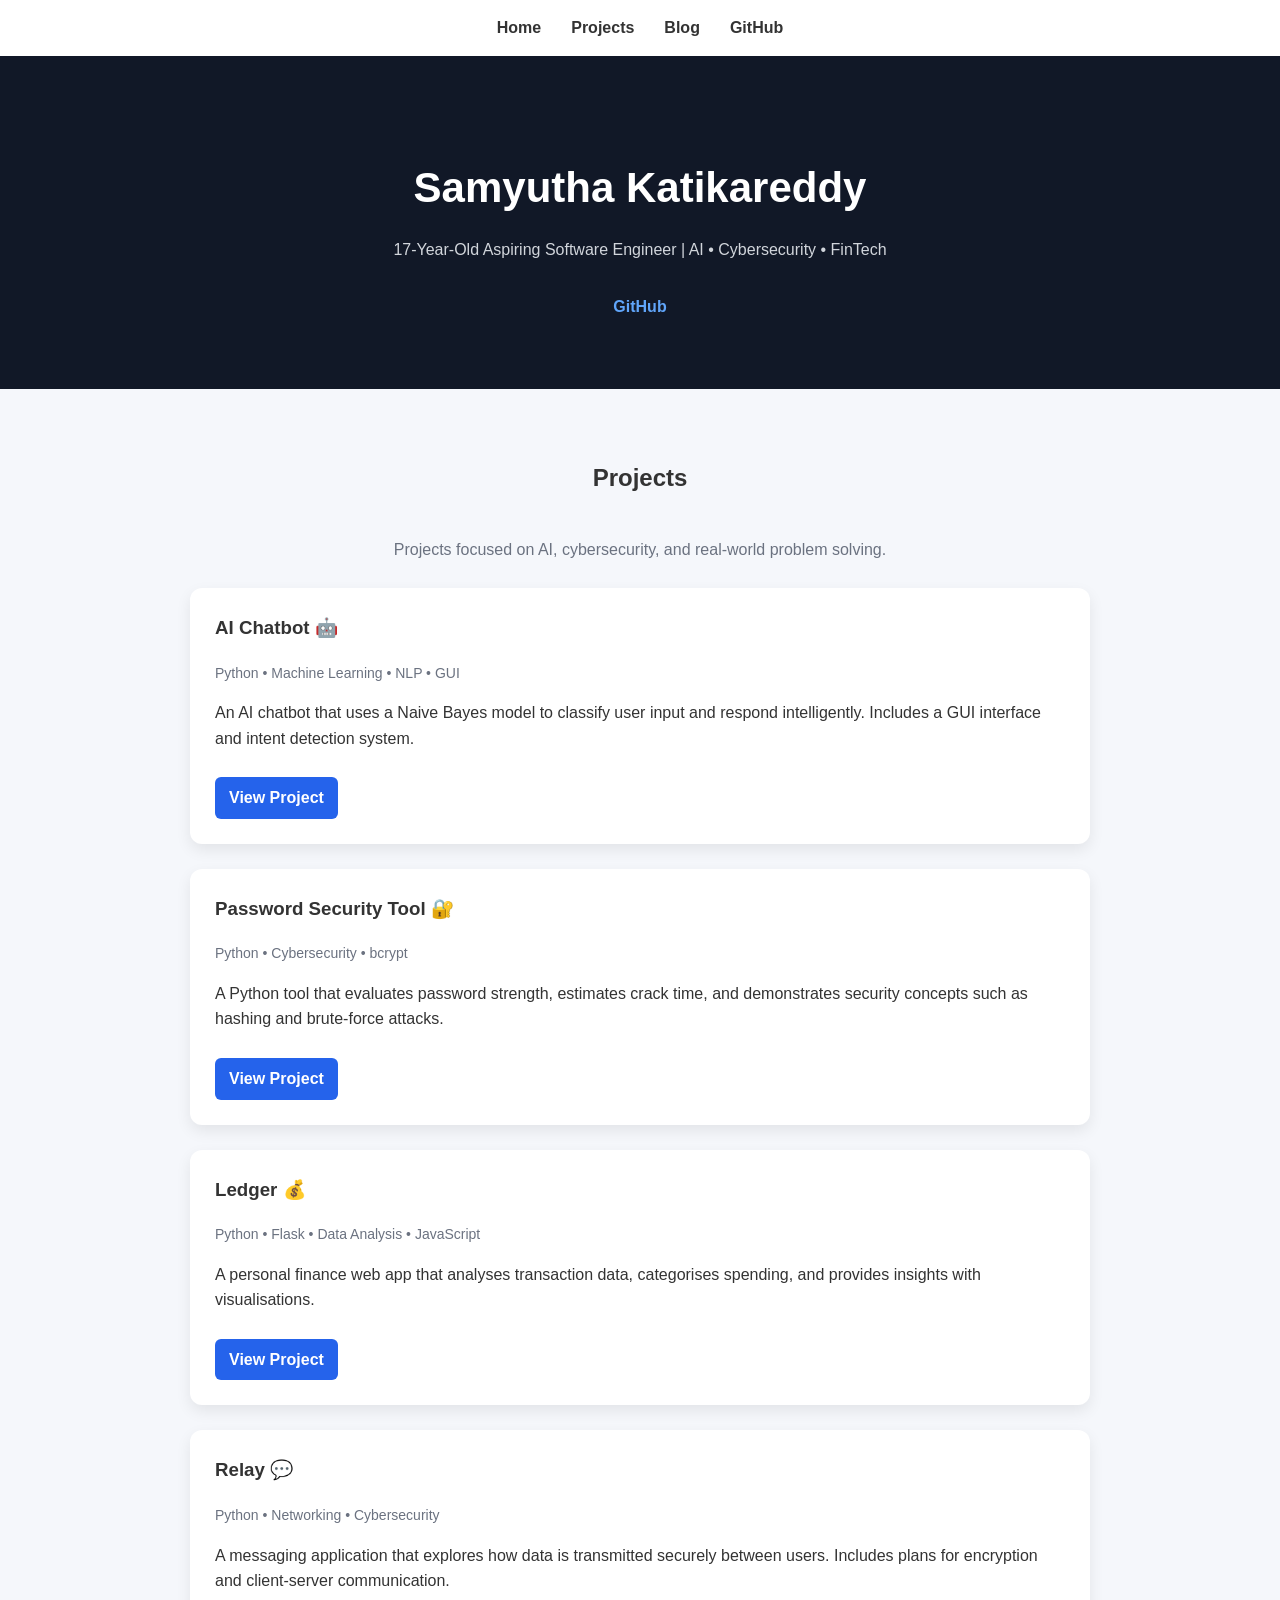
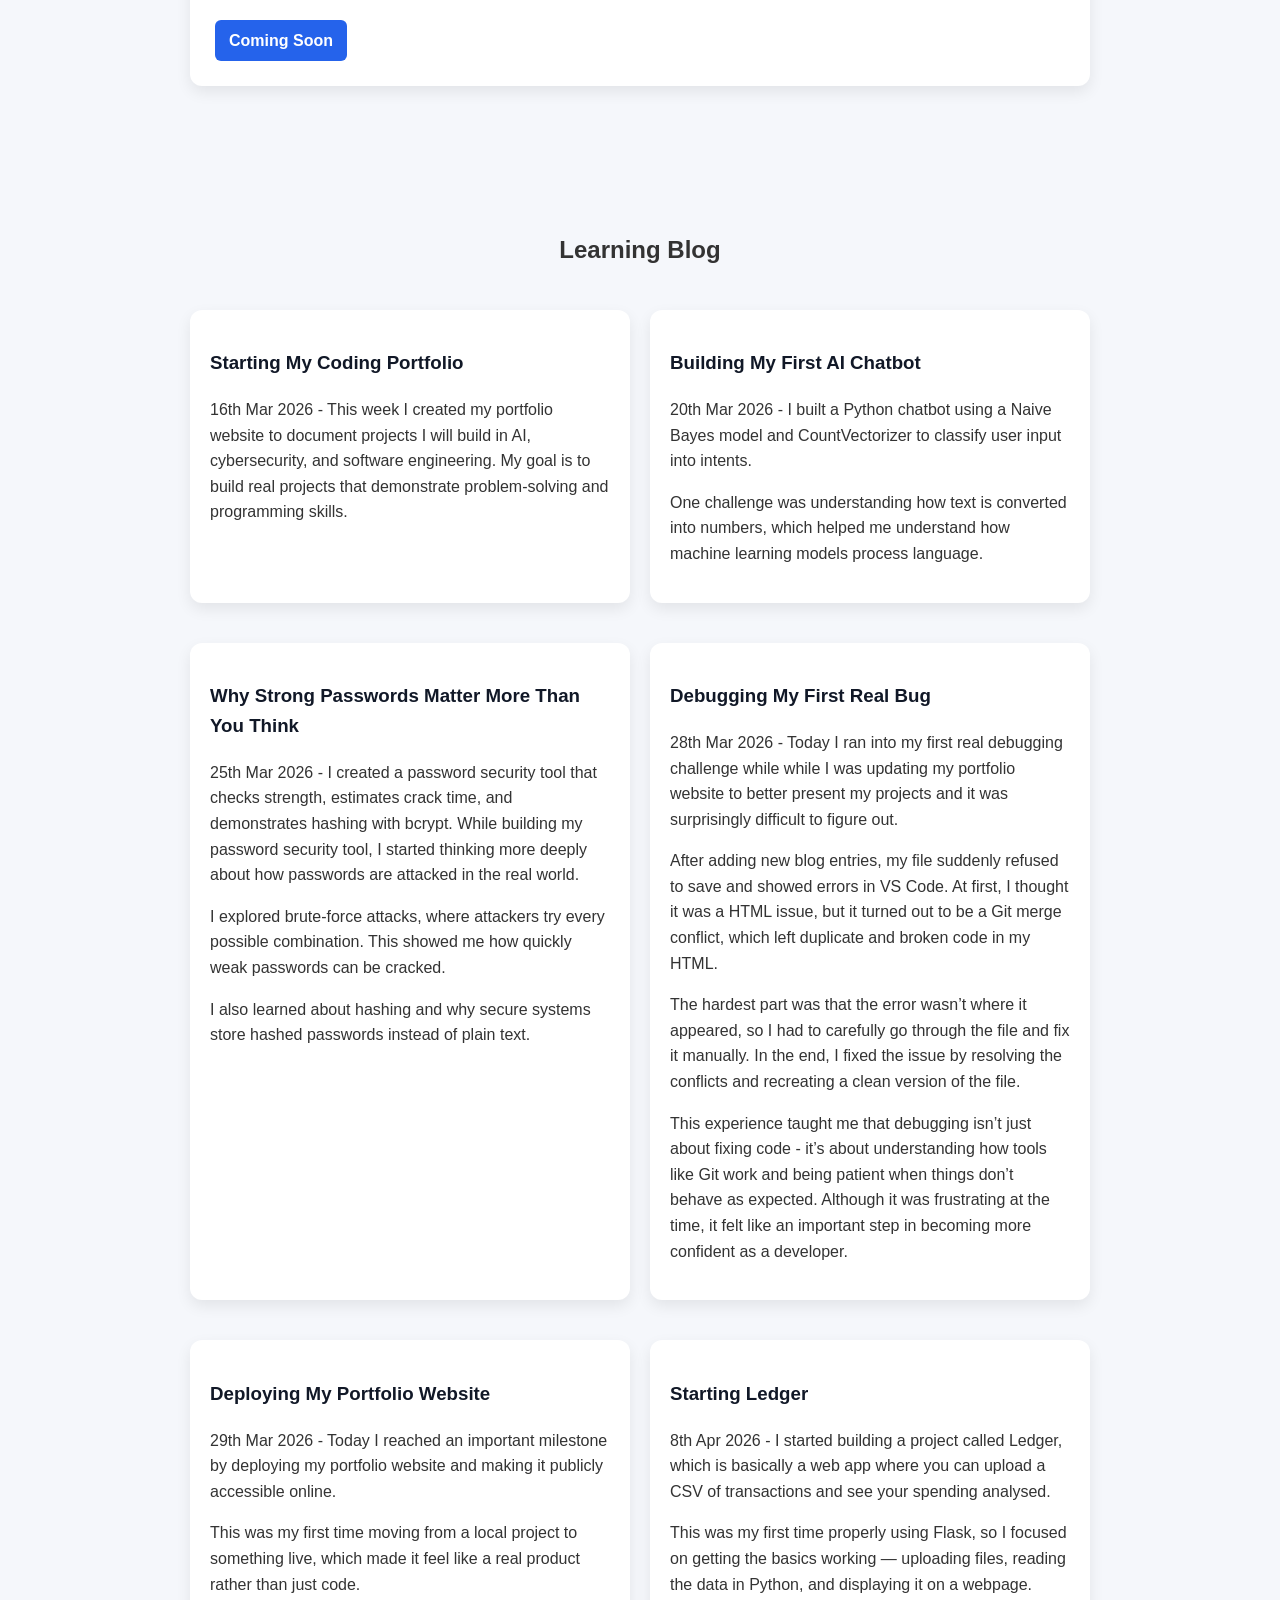
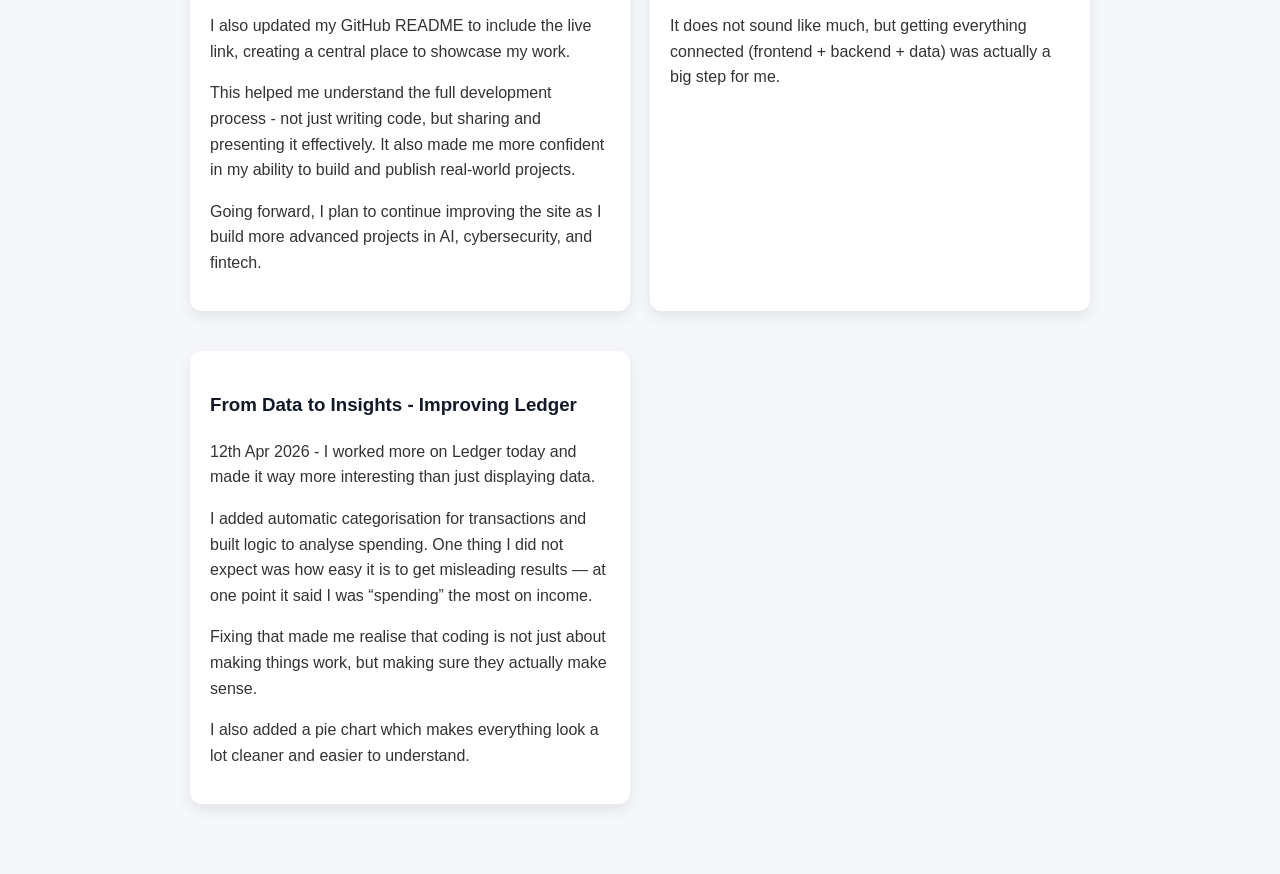
==== commit cc49ccda: "Add Relay project placeholder to portfolio" ====
--- a/index.html
+++ b/index.html
@@ -73,6 +73,20 @@
     <a href="https://github.com/samyuthak-projects/ledger">
       View Project
     </a>
+  </div>
+
+  <!-- Relay (Encrypted Messaging App) -->
+  <div class="project">
+    <h3>Relay 💬</h3>
+
+    <p class="tags">Python • Networking • Cybersecurity</p>
+
+    <p>
+    A messaging application that explores how data is transmitted securely between users.
+    Includes plans for encryption and client-server communication.
+    </p>
+
+    <a href="#">Coming Soon</a>
   </div>
 
 </section>
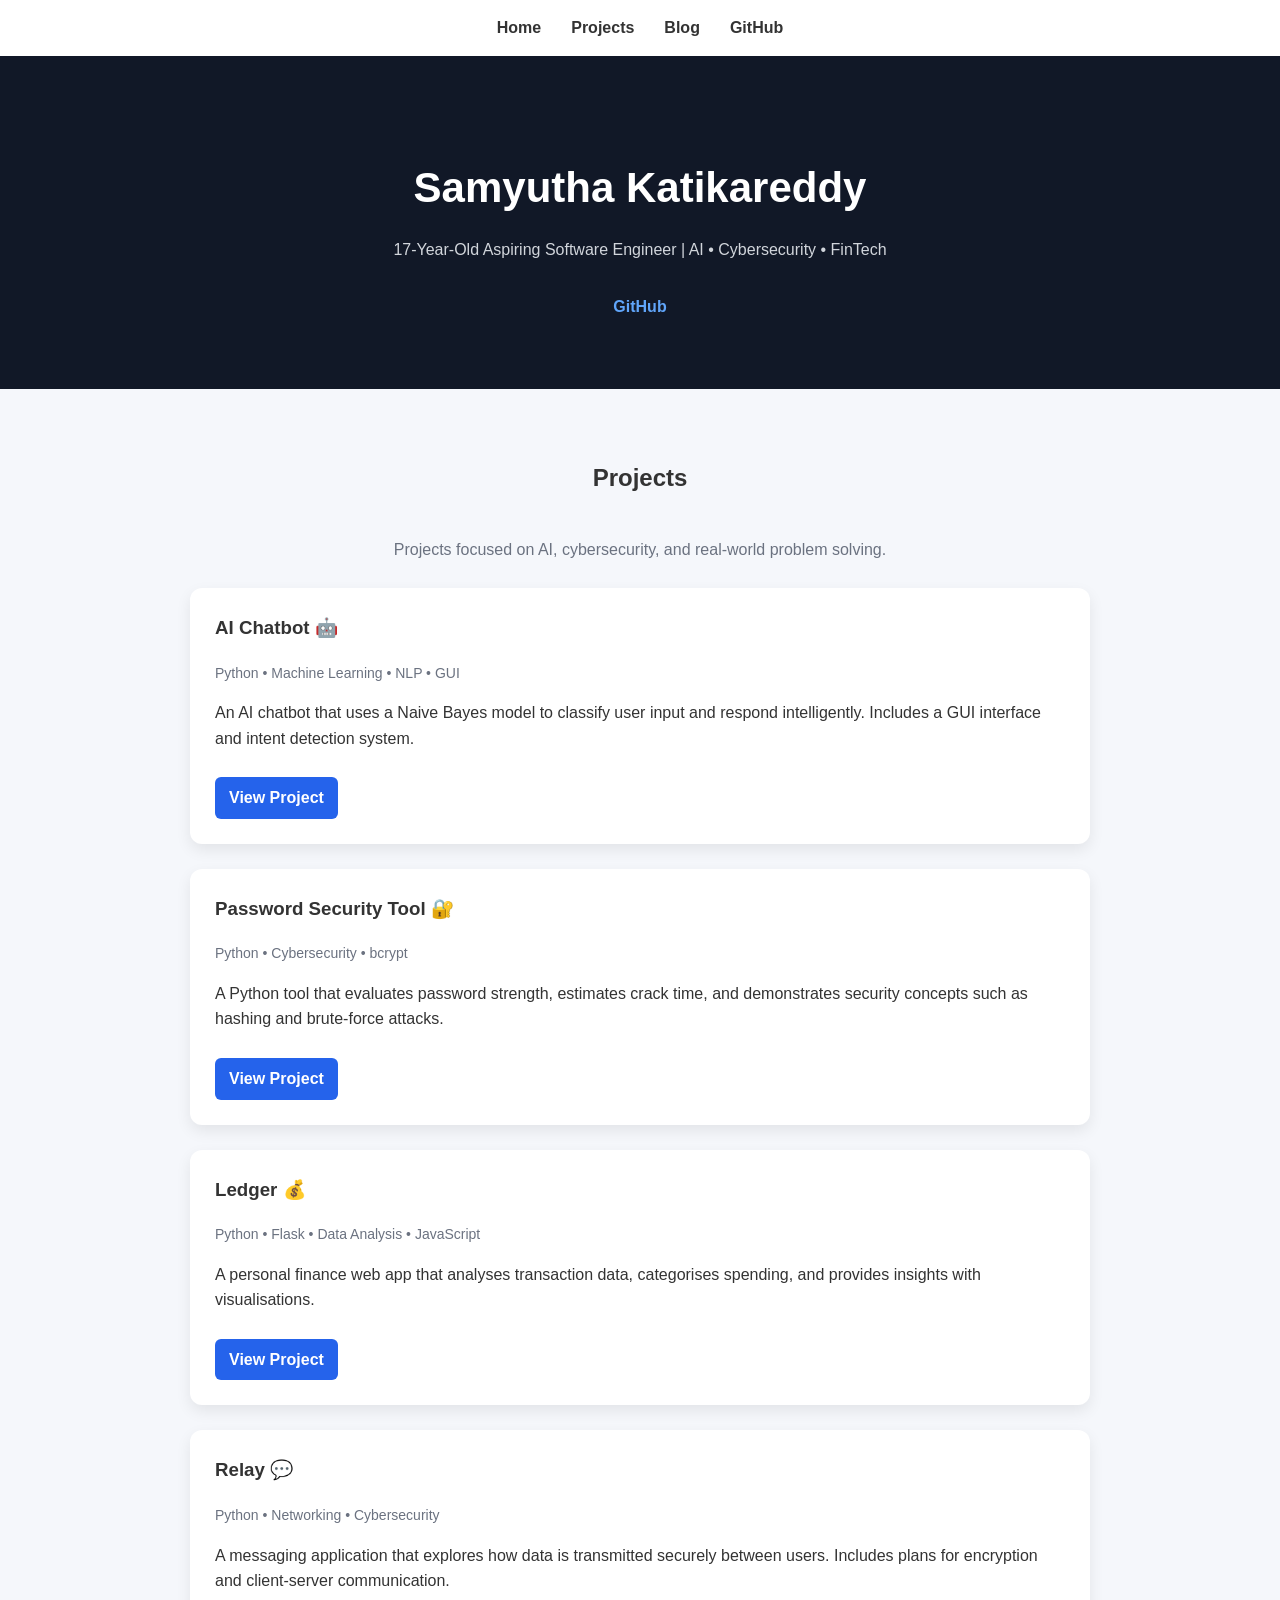
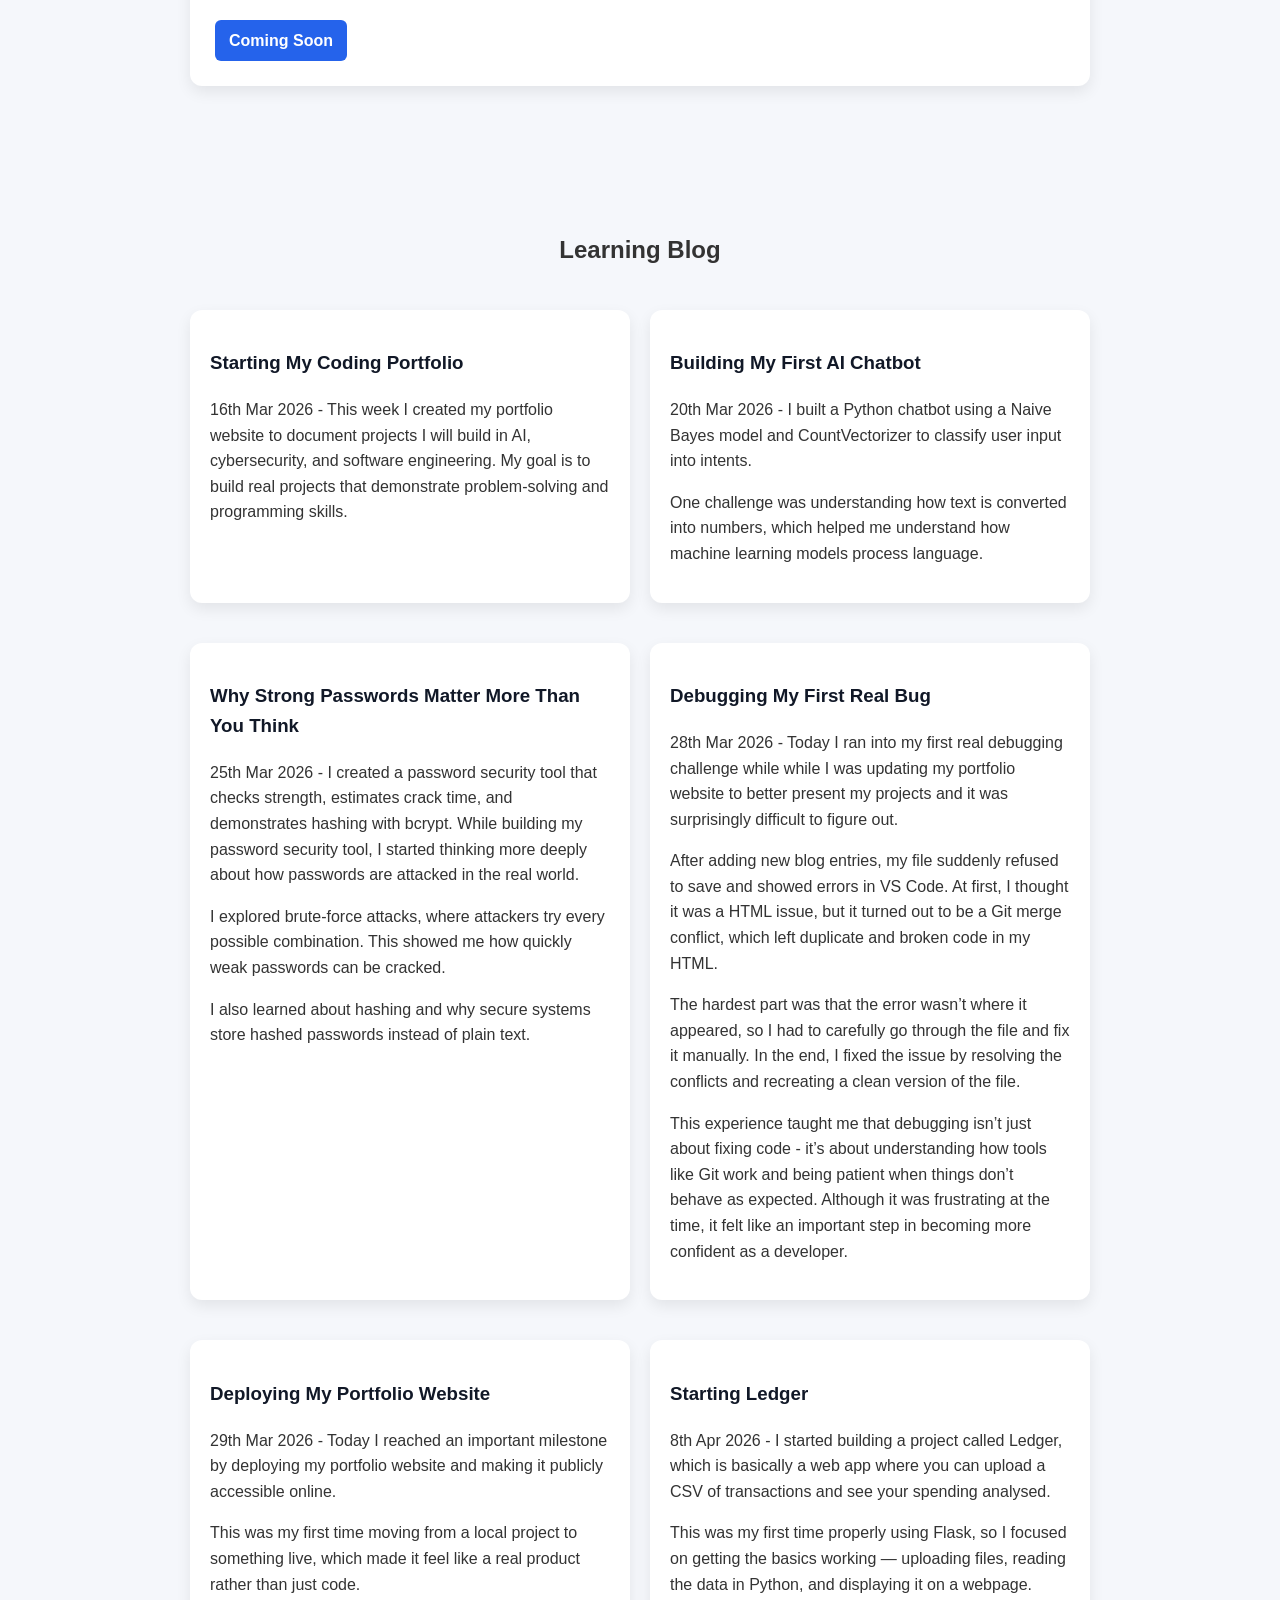
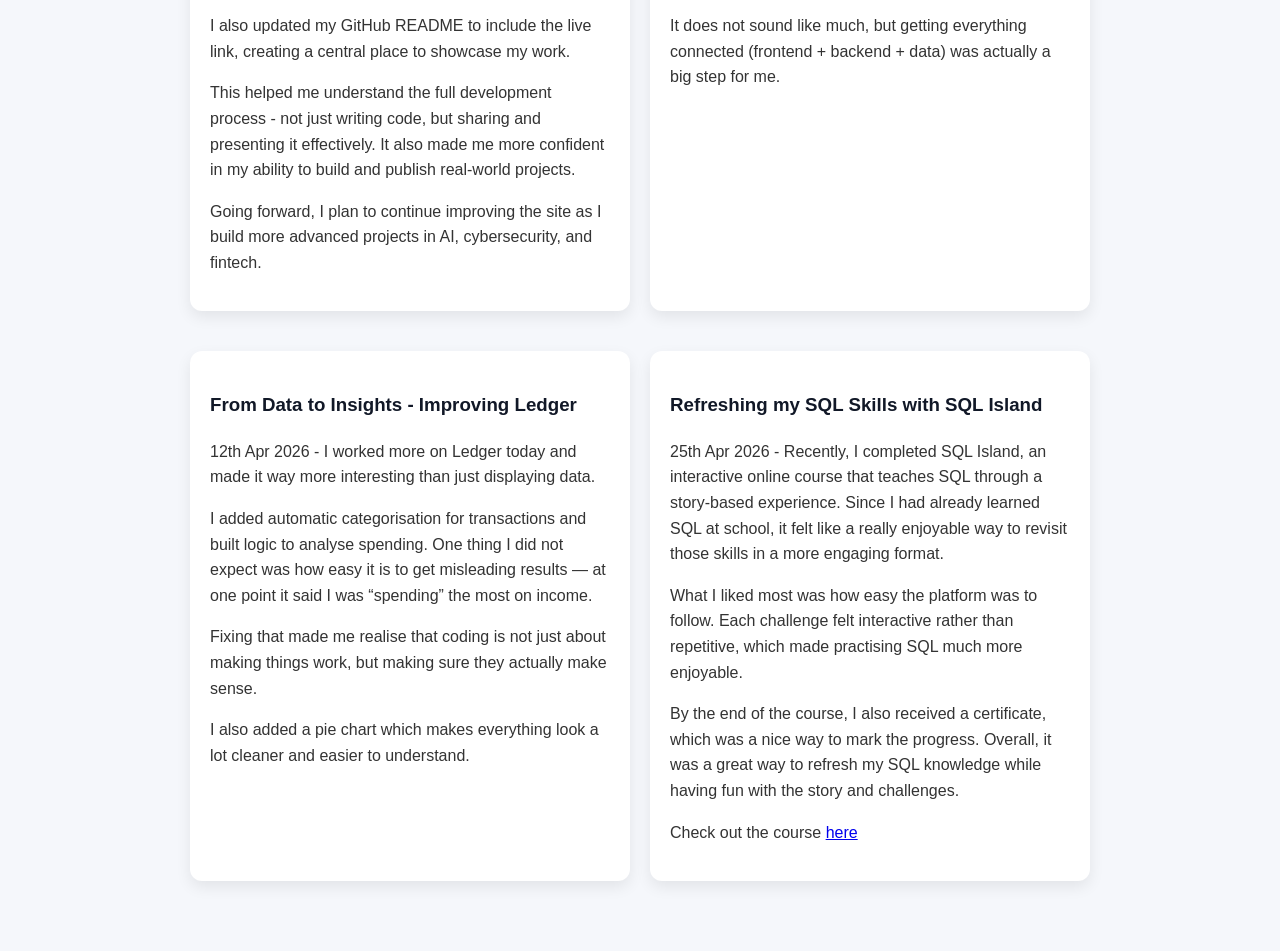
==== commit 1850fb5e: "Add new blog post about SQL Island course completion" ====
--- a/index.html
+++ b/index.html
@@ -191,6 +191,22 @@
     </p>
   </article>
 
+  <article>
+    <h3>Refreshing my SQL Skills with SQL Island</h3>
+    <p>
+      25th Apr 2026 - Recently, I completed SQL Island, an interactive online course that teaches SQL through a story-based experience. Since I had already learned SQL at school, it felt like a really enjoyable way to revisit those skills in a more engaging format.
+    </p>
+    <p>
+      What I liked most was how easy the platform was to follow. Each challenge felt interactive rather than repetitive, which made practising SQL much more enjoyable.
+    </p>
+    <p>
+      By the end of the course, I also received a certificate, which was a nice way to mark the progress. Overall, it was a great way to refresh my SQL knowledge while having fun with the story and challenges.
+    </p>
+    <p>
+      Check out the course <a href="https://sql-island.informatik.uni-kl.de/">here</a>
+    </p>
+  </article>
+
   </div>
 </section>
 
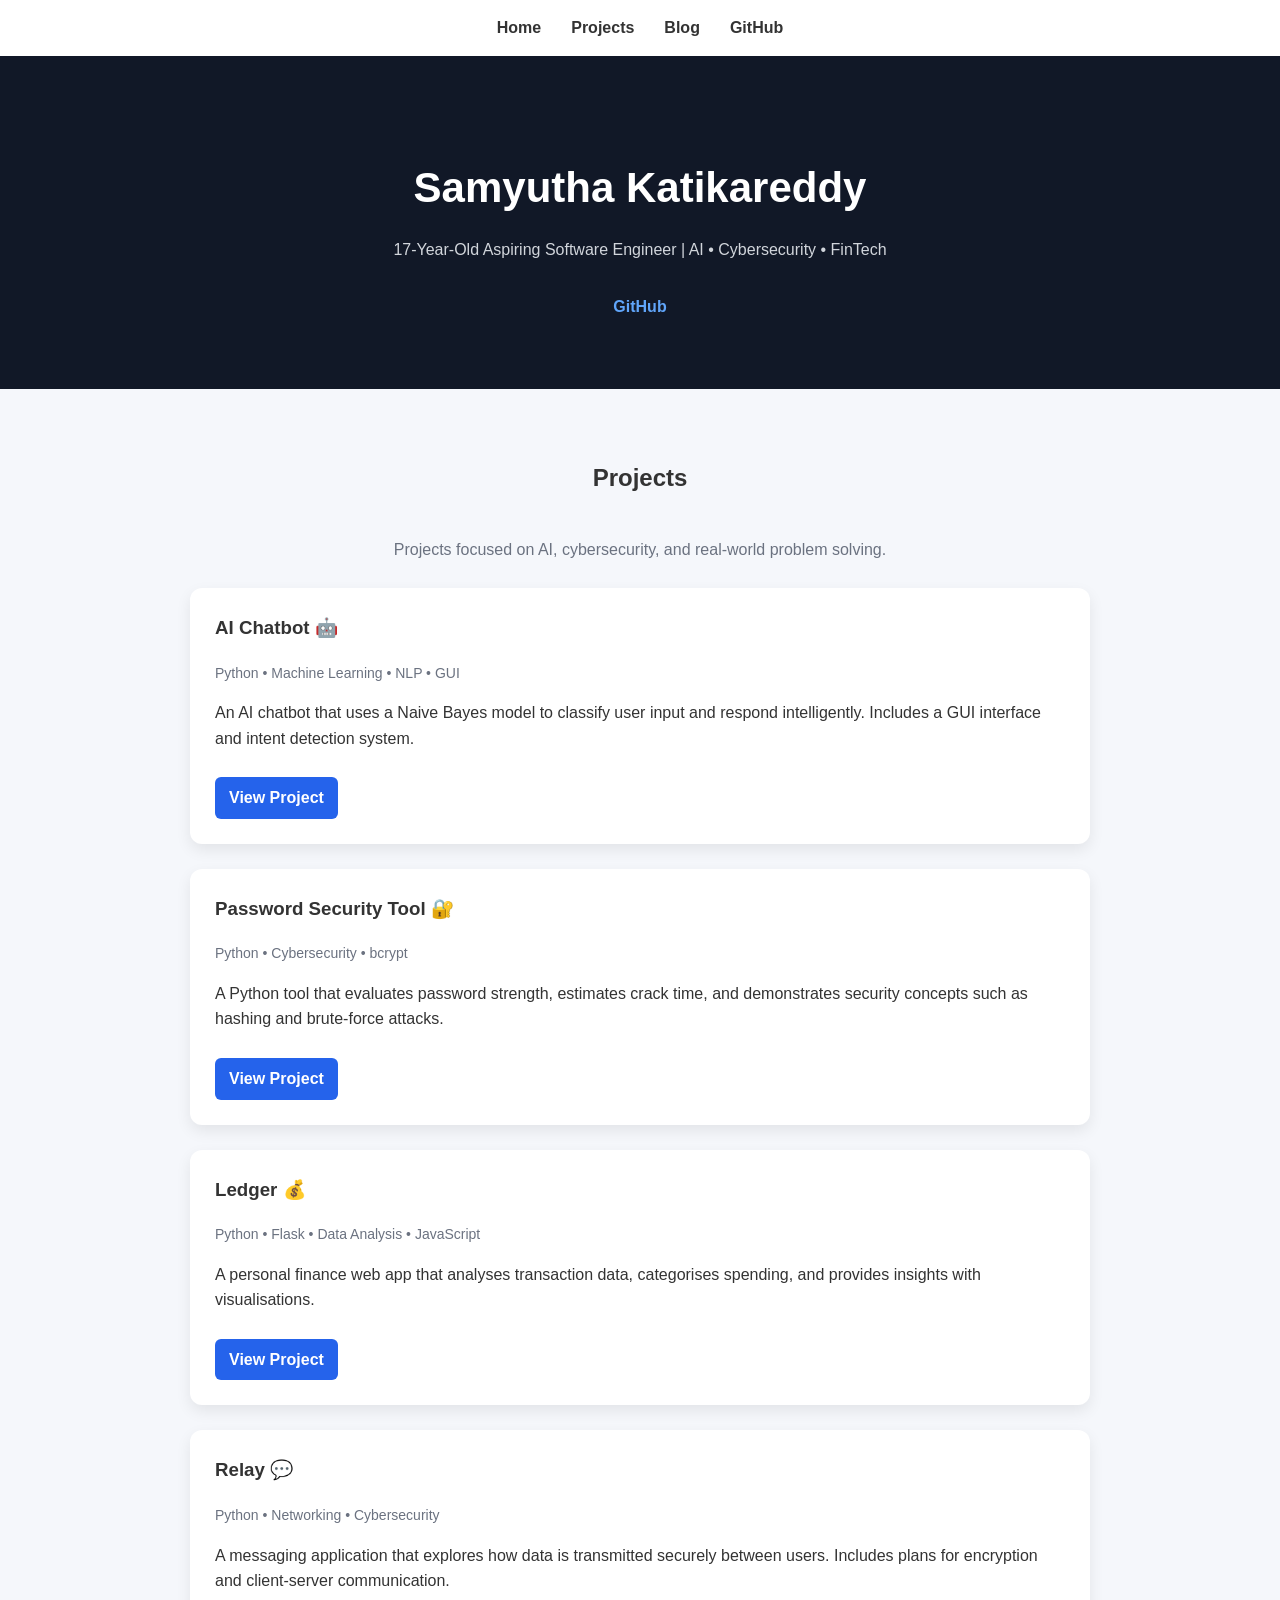
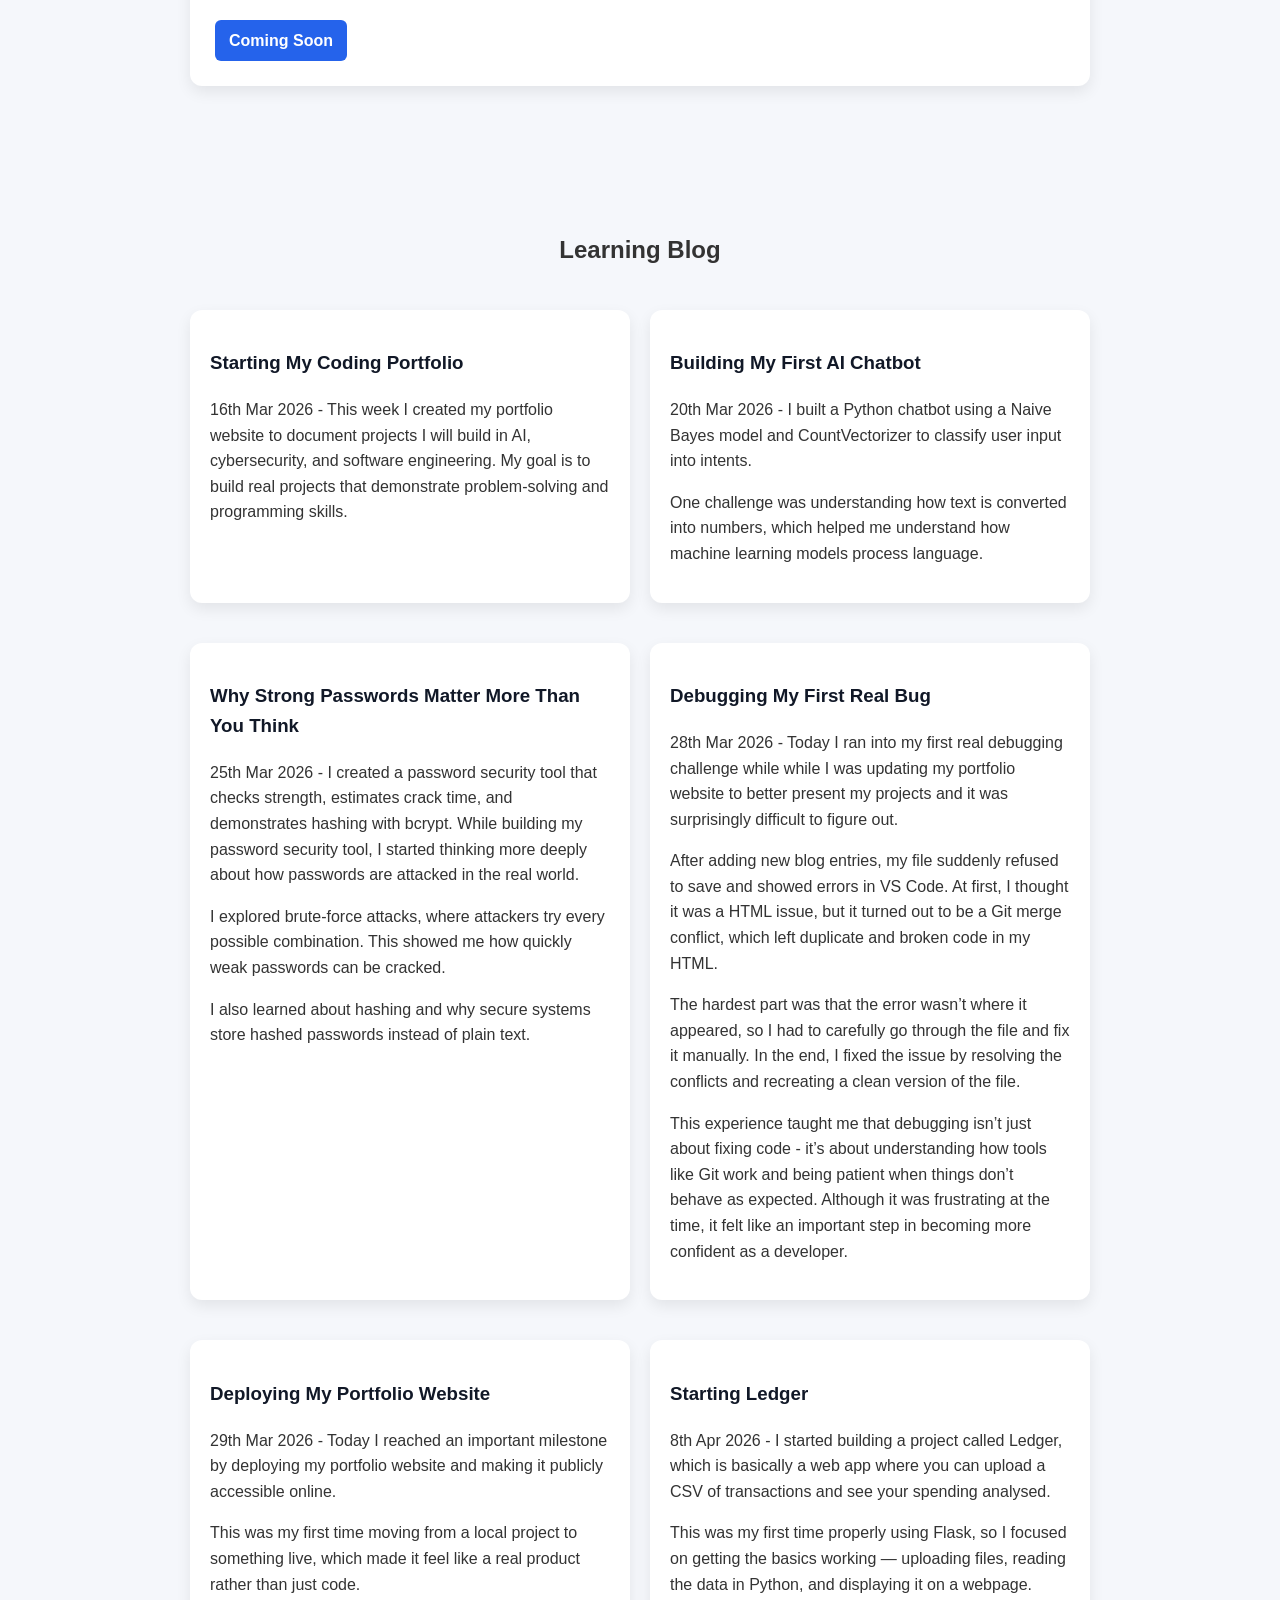
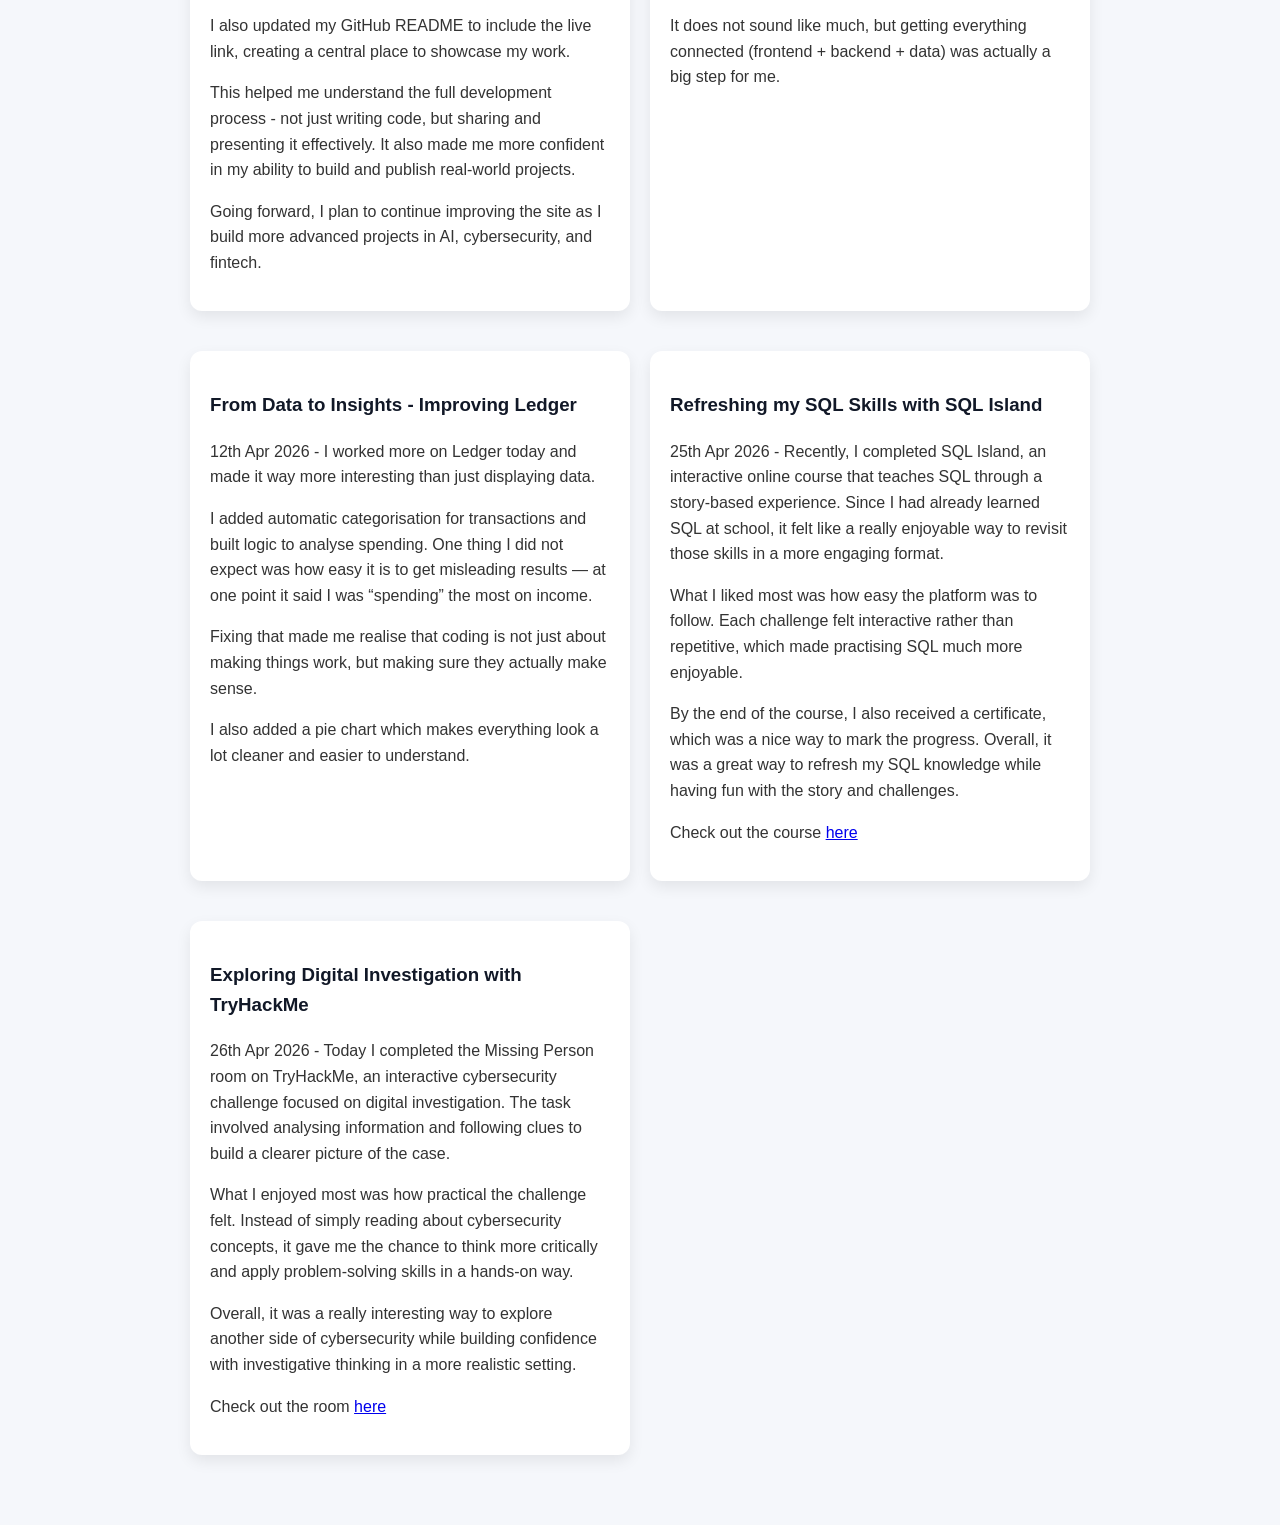
==== commit 3b1c2c19: "Add new blog post about TryHackMe room completion" ====
--- a/index.html
+++ b/index.html
@@ -207,6 +207,22 @@
     </p>
   </article>
 
+  <article>
+    <h3>Exploring Digital Investigation with TryHackMe</h3>
+    <p>
+      26th Apr 2026 - Today I completed the Missing Person room on TryHackMe, an interactive cybersecurity challenge focused on digital investigation. The task involved analysing information and following clues to build a clearer picture of the case.
+    </p>
+    <p>
+      What I enjoyed most was how practical the challenge felt. Instead of simply reading about cybersecurity concepts, it gave me the chance to think more critically and apply problem-solving skills in a hands-on way.
+    </p>
+    <p>
+      Overall, it was a really interesting way to explore another side of cybersecurity while building confidence with investigative thinking in a more realistic setting.
+    </p>
+    <p>
+      Check out the room <a href="https://tryhackme.com/room/missingperson">here</a>
+    </p>
+  </article>
+
   </div>
 </section>
 
